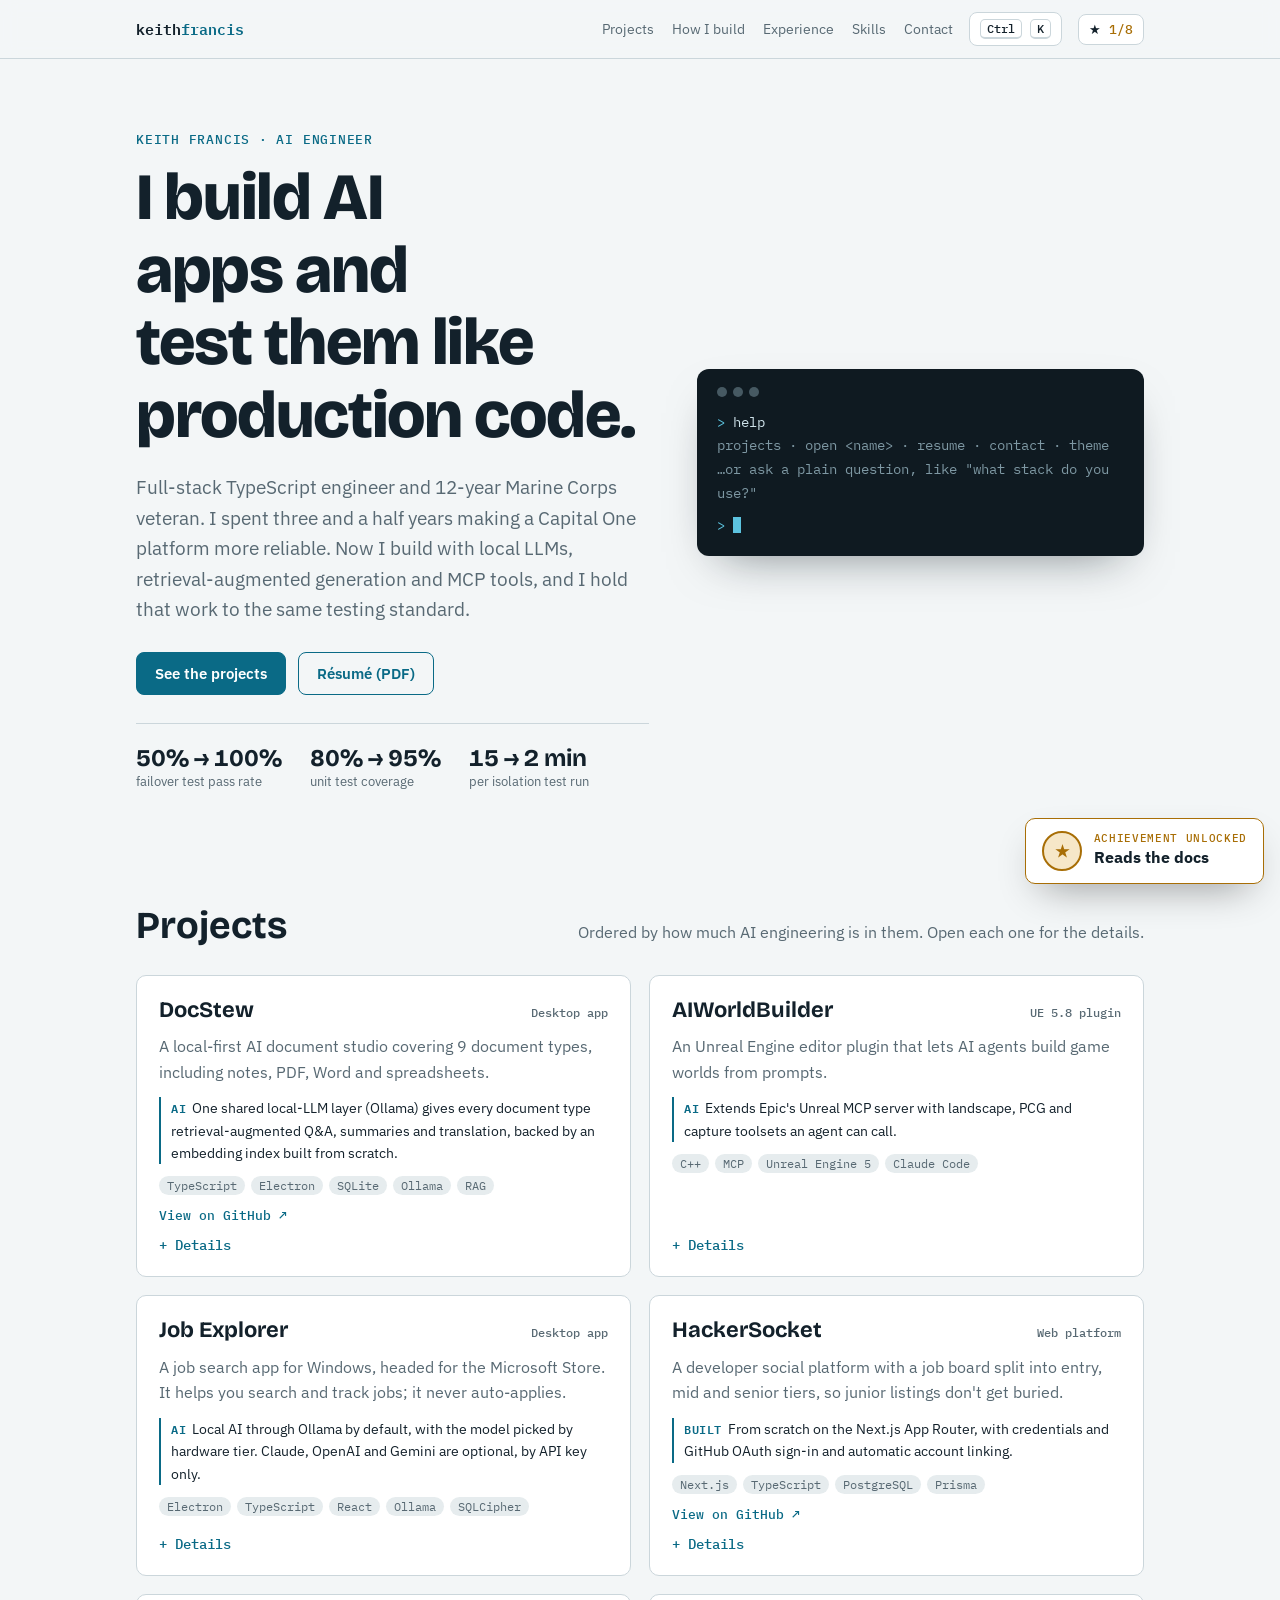
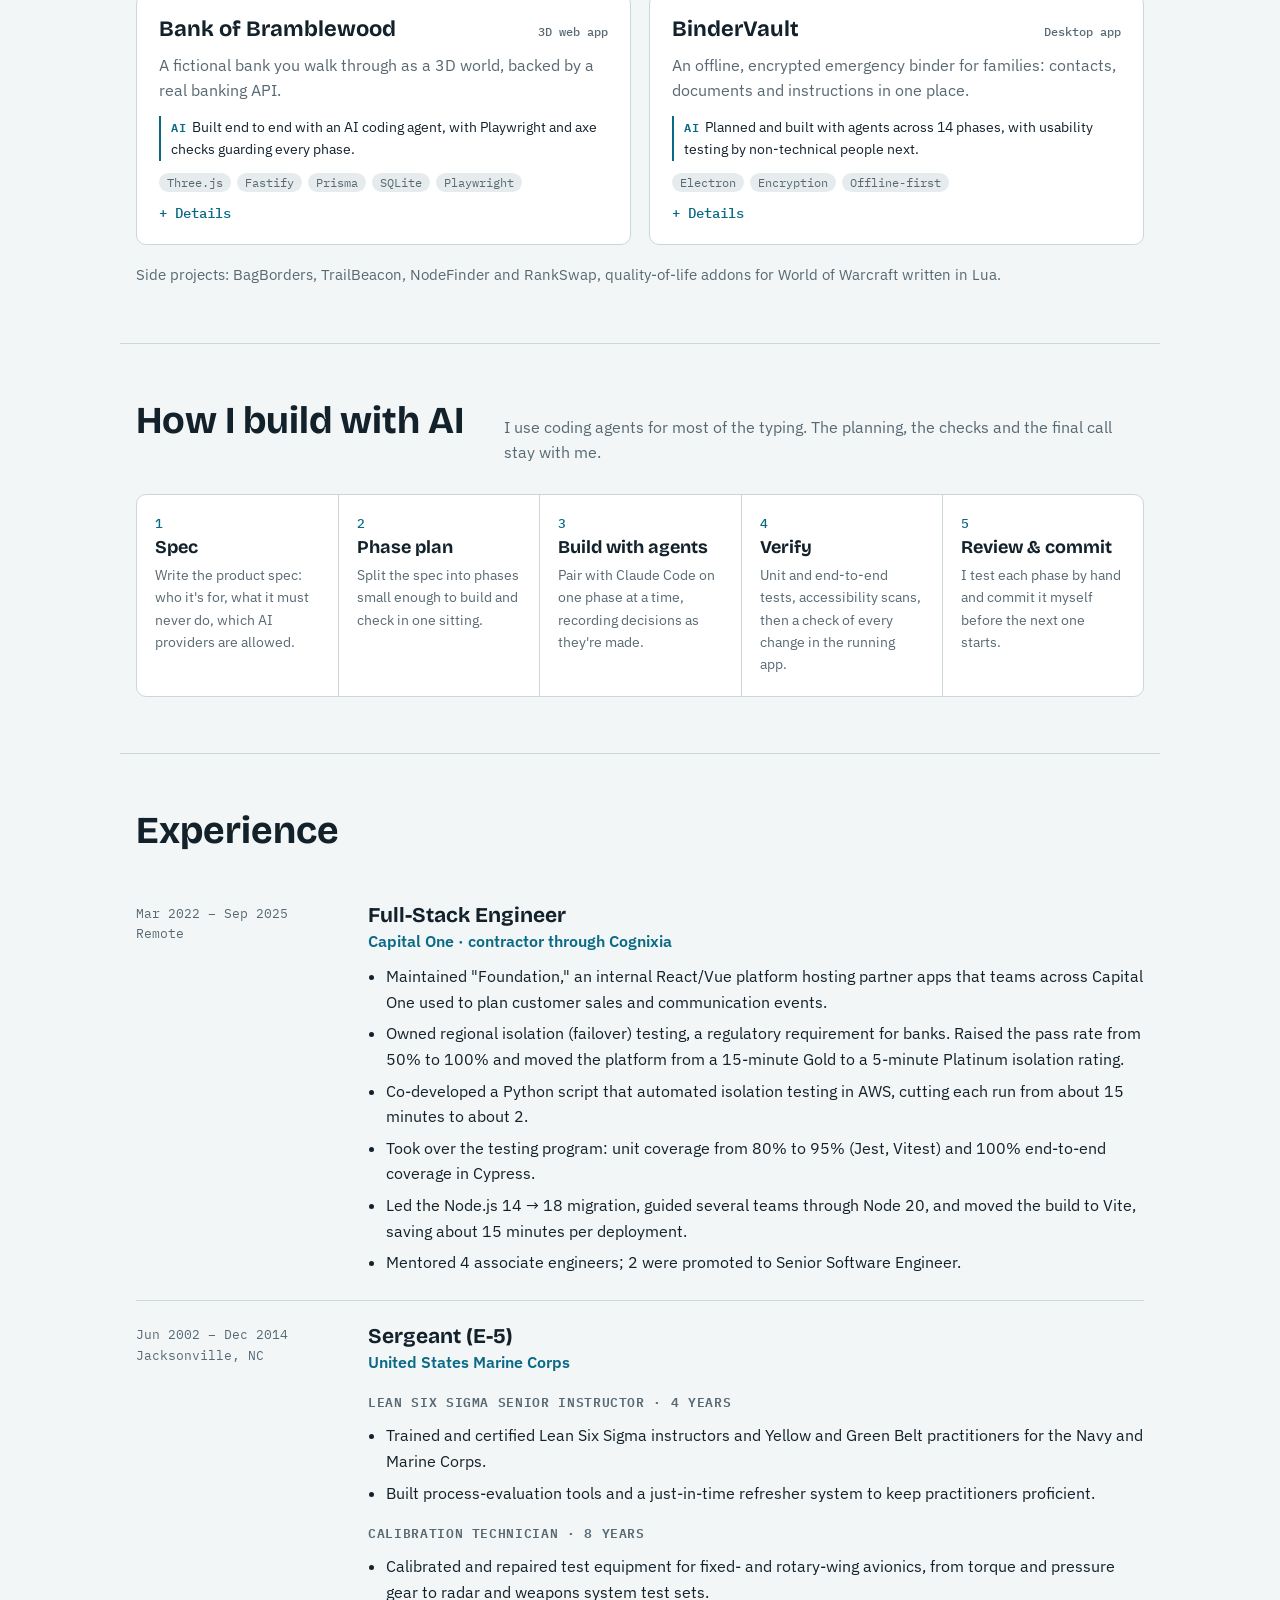
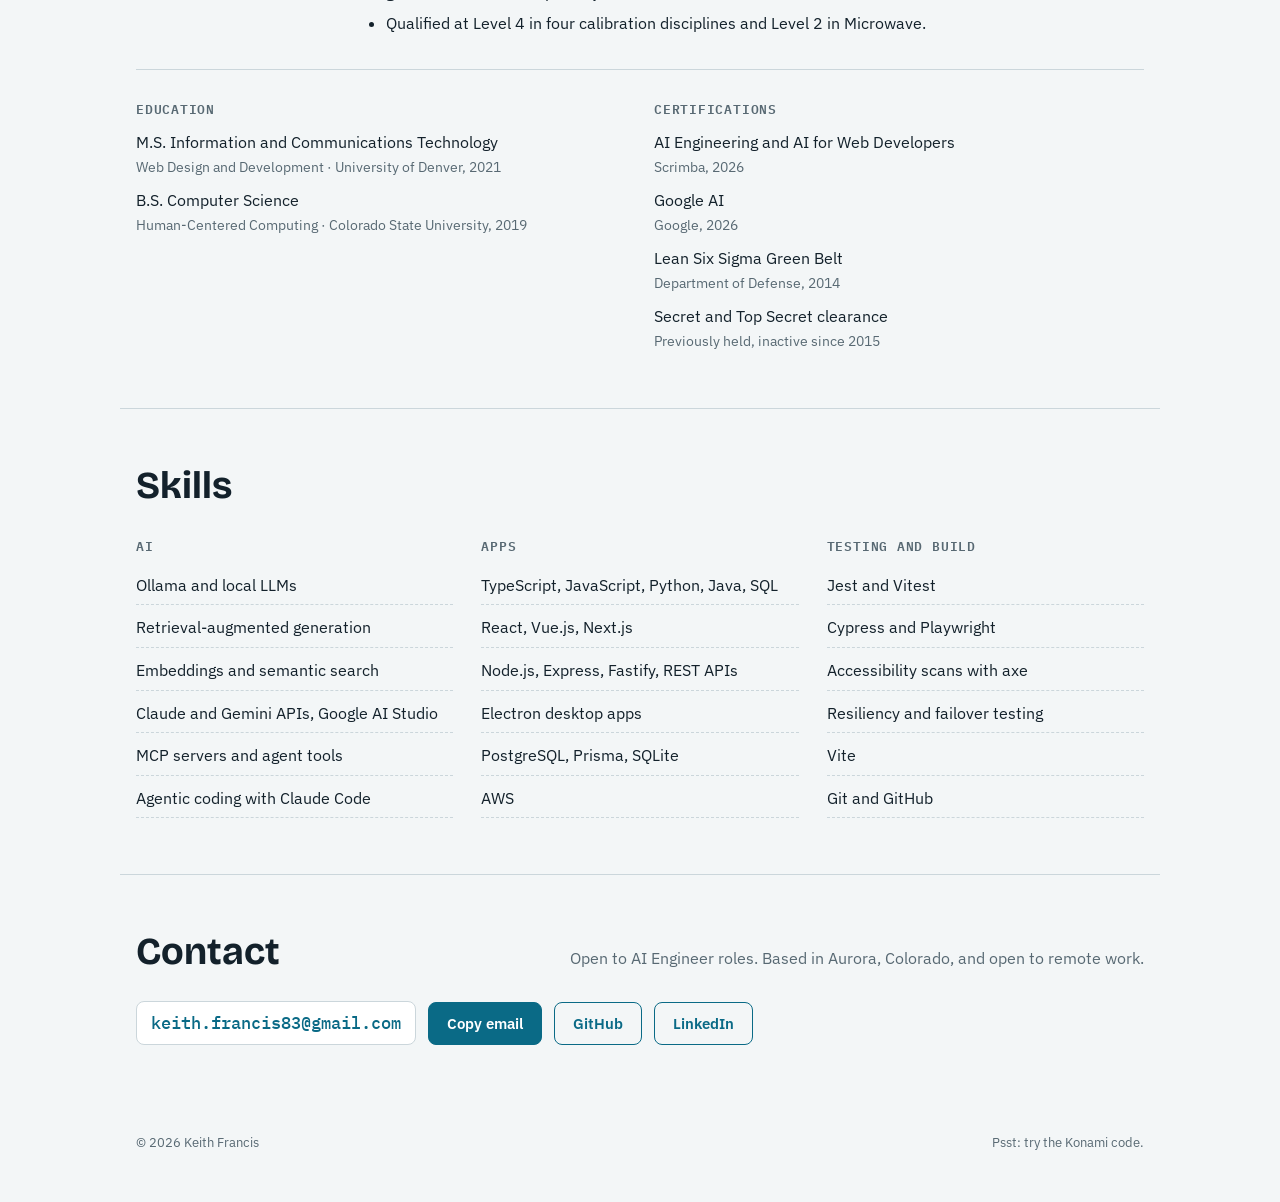
==== index.html @ 6f50842e "inital project build" ====
<!doctype html>
<html lang="en">
<head>
  <meta charset="utf-8">
  <meta name="viewport" content="width=device-width, initial-scale=1, viewport-fit=cover">
  <title>Keith Francis · AI Engineer</title>
  <meta name="description" content="Keith Francis is an AI Engineer and Marine Corps veteran who builds apps with local LLMs, retrieval-augmented generation and MCP tools, and tests them like production code.">
  <link rel="canonical" href="https://v8integra.github.io/PersonalSite/">
  <meta property="og:type" content="profile">
  <meta property="og:title" content="Keith Francis · AI Engineer">
  <meta property="og:description" content="AI apps built with local LLMs, RAG and MCP tools, tested like production code.">
  <meta property="og:url" content="https://v8integra.github.io/PersonalSite/">
  <meta name="twitter:card" content="summary">
  <meta name="theme-color" content="#F3F6F7" media="(prefers-color-scheme: light)">
  <meta name="theme-color" content="#0D151B" media="(prefers-color-scheme: dark)">
  <link rel="icon" href="assets/favicon.svg" type="image/svg+xml">
  <link rel="preconnect" href="https://fonts.googleapis.com">
  <link rel="preconnect" href="https://fonts.gstatic.com" crossorigin>
  <link rel="stylesheet" href="https://fonts.googleapis.com/css2?family=Bricolage+Grotesque:opsz,wght@12..96,500;12..96,700;12..96,800&family=IBM+Plex+Sans:wght@400;500;600&family=IBM+Plex+Mono:wght@400;500&display=swap">
  <link rel="stylesheet" href="assets/css/site.css">
  <script>
    // Apply a saved theme before first paint so the page doesn't flash.
    try { const t = JSON.parse(localStorage.getItem("theme")); if (t) document.documentElement.dataset.theme = t; } catch {}
  </script>
  <script type="application/ld+json">
  {
    "@context": "https://schema.org",
    "@type": "Person",
    "name": "Keith Francis",
    "jobTitle": "AI Engineer",
    "url": "https://v8integra.github.io/PersonalSite/",
    "email": "mailto:keith.francis83@gmail.com",
    "address": { "@type": "PostalAddress", "addressLocality": "Aurora", "addressRegion": "CO", "addressCountry": "US" },
    "alumniOf": [
      { "@type": "CollegeOrUniversity", "name": "University of Denver" },
      { "@type": "CollegeOrUniversity", "name": "Colorado State University" }
    ],
    "sameAs": [
      "https://github.com/v8integra",
      "https://www.linkedin.com/in/keith-francis-034991a4/"
    ]
  }
  </script>
  <script src="assets/js/site.js" defer></script>
</head>
<body>
<a class="skip" href="#main">Skip to content</a>

<header class="top">
  <div class="wrap">
    <a class="logo" href="#main">keith<span>francis</span></a>
    <nav class="links" aria-label="Sections">
      <a href="#projects">Projects</a>
      <a href="#process">How I build</a>
      <a href="#experience">Experience</a>
      <a href="#skills">Skills</a>
      <a href="#contact">Contact</a>
    </nav>
    <button class="tool-btn palette-btn" id="openPalette" type="button" aria-label="Open command palette"><kbd>Ctrl</kbd><kbd>K</kbd></button>
    <button class="tool-btn trophy-btn" id="openTrophies" type="button" aria-label="Open achievements"><span aria-hidden="true">★</span> <span class="count" id="trophyCount">0/8</span></button>
  </div>
</header>

<main id="main">
  <section class="hero">
    <div class="wrap">
      <div>
        <p class="eyebrow">Keith Francis · AI Engineer</p>
        <h1>I build AI apps and test them like production code.</h1>
        <p class="lede">Full-stack TypeScript engineer and 12-year Marine Corps veteran. I spent three and a half years making a Capital One platform more reliable. Now I build with local LLMs, retrieval-augmented generation and MCP tools, and I hold that work to the same testing standard.</p>
        <div class="cta">
          <a class="btn primary" href="#projects">See the projects</a>
          <a class="btn ghost" href="Keith_Francis_Resume.pdf" target="_blank" rel="noopener">Résumé (PDF)</a>
        </div>
        <div class="proof">
          <div><b>50% → 100%</b><span>failover test pass rate</span></div>
          <div><b>80% → 95%</b><span>unit test coverage</span></div>
          <div><b>15 → 2 min</b><span>per isolation test run</span></div>
        </div>
      </div>
      <button class="teaser" type="button" id="teaser" aria-label="Open the command palette">
        <span class="dots" aria-hidden="true"><i></i><i></i><i></i></span>
        <span><span class="p">&gt;</span> help</span>
        <span class="dim">projects · open &lt;name&gt; · resume · contact · theme</span>
        <span class="dim">…or ask a plain question, like "what stack do you use?"</span>
        <span class="last"><span class="p">&gt;</span> <span class="caret"></span></span>
      </button>
    </div>
  </section>

  <section class="block" id="projects">
    <div class="wrap">
      <div class="sec-head">
        <h2>Projects</h2>
        <p>Ordered by how much AI engineering is in them. Open each one for the details.</p>
      </div>
      <div class="projects">

        <article class="proj" data-id="docstew">
          <div class="proj-top"><h3>DocStew</h3><span class="kind">Desktop app</span></div>
          <p class="sum">A local-first AI document studio covering 9 document types, including notes, PDF, Word and spreadsheets.</p>
          <p class="ai-line"><b>AI</b>One shared local-LLM layer (Ollama) gives every document type retrieval-augmented Q&amp;A, summaries and translation, backed by an embedding index built from scratch.</p>
          <ul class="tags"><li>TypeScript</li><li>Electron</li><li>SQLite</li><li>Ollama</li><li>RAG</li></ul>
          <a class="repo" href="https://github.com/v8integra/DocStew" target="_blank" rel="noopener">View on GitHub ↗</a>
          <details><summary>Details</summary><ul>
            <li>Modular, plugin-based editor architecture with 284 passing automated tests.</li>
            <li>Full-text search alongside the embedding index.</li>
            <li>Built with Claude Code and checked against the running app, which caught CSP violations, native-module ABI mismatches and async race conditions before the Windows installer shipped.</li>
          </ul></details>
        </article>

        <article class="proj" data-id="worldbuilder">
          <div class="proj-top"><h3>AIWorldBuilder</h3><span class="kind">UE 5.8 plugin</span></div>
          <p class="sum">An Unreal Engine editor plugin that lets AI agents build game worlds from prompts.</p>
          <p class="ai-line"><b>AI</b>Extends Epic's Unreal MCP server with landscape, PCG and capture toolsets an agent can call.</p>
          <ul class="tags"><li>C++</li><li>MCP</li><li>Unreal Engine 5</li><li>Claude Code</li></ul>
          <details><summary>Details</summary><ul>
            <li>Agents can create and sculpt landscapes on their own undoable edit layer.</li>
            <li>Capture tools let the agent look at what it built and correct it.</li>
            <li>Built phase by phase, each tested in MCP Inspector and in Claude Code.</li>
          </ul></details>
        </article>

        <article class="proj" data-id="jobexplorer">
          <div class="proj-top"><h3>Job Explorer</h3><span class="kind">Desktop app</span></div>
          <p class="sum">A job search app for Windows, headed for the Microsoft Store. It helps you search and track jobs; it never auto-applies.</p>
          <p class="ai-line"><b>AI</b>Local AI through Ollama by default, with the model picked by hardware tier. Claude, OpenAI and Gemini are optional, by API key only.</p>
          <ul class="tags"><li>Electron</li><li>TypeScript</li><li>React</li><li>Ollama</li><li>SQLCipher</li></ul>
          <details><summary>Details</summary><ul>
            <li>Profile, data blocks and a résumé library stored in an encrypted local database.</li>
            <li>Keys protected with Windows DPAPI, with no master password to forget.</li>
            <li>Built and verified in phases with unit tests and end-to-end runs of the packaged app.</li>
          </ul></details>
        </article>

        <article class="proj" data-id="hackersocket">
          <div class="proj-top"><h3>HackerSocket</h3><span class="kind">Web platform</span></div>
          <p class="sum">A developer social platform with a job board split into entry, mid and senior tiers, so junior listings don't get buried.</p>
          <p class="ai-line"><b>Built</b>From scratch on the Next.js App Router, with credentials and GitHub OAuth sign-in and automatic account linking.</p>
          <ul class="tags"><li>Next.js</li><li>TypeScript</li><li>PostgreSQL</li><li>Prisma</li></ul>
          <a class="repo" href="https://github.com/v8integra/hackersocket" target="_blank" rel="noopener">View on GitHub ↗</a>
          <details><summary>Details</summary><ul>
            <li>Post feed with likes, private bookmarks, following and direct messages with per-user "delete for me."</li>
            <li>Self-service account deletion and verified-email linking to meet CCPA-style privacy requirements.</li>
          </ul></details>
        </article>

        <article class="proj" data-id="bramblewood">
          <div class="proj-top"><h3>Bank of Bramblewood</h3><span class="kind">3D web app</span></div>
          <p class="sum">A fictional bank you walk through as a 3D world, backed by a real banking API.</p>
          <p class="ai-line"><b>AI</b>Built end to end with an AI coding agent, with Playwright and axe checks guarding every phase.</p>
          <ul class="tags"><li>Three.js</li><li>Fastify</li><li>Prisma</li><li>SQLite</li><li>Playwright</li></ul>
          <details><summary>Details</summary><ul>
            <li>Accounts, sessions, CSRF protection and optional two-factor sign-in.</li>
            <li>Accessibility checklist with automated axe scans on every end-to-end spec.</li>
            <li>Production runs as a single Node process serving the API and the built site.</li>
          </ul></details>
        </article>

        <article class="proj" data-id="bindervault">
          <div class="proj-top"><h3>BinderVault</h3><span class="kind">Desktop app</span></div>
          <p class="sum">An offline, encrypted emergency binder for families: contacts, documents and instructions in one place.</p>
          <p class="ai-line"><b>AI</b>Planned and built with agents across 14 phases, with usability testing by non-technical people next.</p>
          <ul class="tags"><li>Electron</li><li>Encryption</li><li>Offline-first</li></ul>
          <details><summary>Details</summary><ul>
            <li>Works with no internet connection at all.</li>
            <li>Designed for people who aren't comfortable with technology.</li>
            <li>Headed for the Microsoft Store.</li>
          </ul></details>
        </article>

      </div>
      <p class="side">Side projects: BagBorders, TrailBeacon, NodeFinder and RankSwap, quality-of-life addons for World of Warcraft written in Lua.</p>
    </div>
  </section>

  <section class="block" id="process">
    <div class="wrap">
      <div class="sec-head">
        <h2>How I build with AI</h2>
        <p>I use coding agents for most of the typing. The planning, the checks and the final call stay with me.</p>
      </div>
      <ol class="steps">
        <li><span class="n">1</span><h3>Spec</h3><p>Write the product spec: who it's for, what it must never do, which AI providers are allowed.</p></li>
        <li><span class="n">2</span><h3>Phase plan</h3><p>Split the spec into phases small enough to build and check in one sitting.</p></li>
        <li><span class="n">3</span><h3>Build with agents</h3><p>Pair with Claude Code on one phase at a time, recording decisions as they're made.</p></li>
        <li><span class="n">4</span><h3>Verify</h3><p>Unit and end-to-end tests, accessibility scans, then a check of every change in the running app.</p></li>
        <li><span class="n">5</span><h3>Review &amp; commit</h3><p>I test each phase by hand and commit it myself before the next one starts.</p></li>
      </ol>
    </div>
  </section>

  <section class="block" id="experience">
    <div class="wrap">
      <div class="sec-head"><h2>Experience</h2></div>
      <div class="timeline">
        <article class="job">
          <p class="when">Mar 2022 – Sep 2025<br>Remote</p>
          <div>
            <h3>Full-Stack Engineer</h3>
            <p class="org">Capital One · contractor through Cognixia</p>
            <ul>
              <li>Maintained "Foundation," an internal React/Vue platform hosting partner apps that teams across Capital One used to plan customer sales and communication events.</li>
              <li>Owned regional isolation (failover) testing, a regulatory requirement for banks. Raised the pass rate from 50% to 100% and moved the platform from a 15-minute Gold to a 5-minute Platinum isolation rating.</li>
              <li>Co-developed a Python script that automated isolation testing in AWS, cutting each run from about 15 minutes to about 2.</li>
              <li>Took over the testing program: unit coverage from 80% to 95% (Jest, Vitest) and 100% end-to-end coverage in Cypress.</li>
              <li>Led the Node.js 14 → 18 migration, guided several teams through Node 20, and moved the build to Vite, saving about 15 minutes per deployment.</li>
              <li>Mentored 4 associate engineers; 2 were promoted to Senior Software Engineer.</li>
            </ul>
          </div>
        </article>
        <article class="job">
          <p class="when">Jun 2002 – Dec 2014<br>Jacksonville, NC</p>
          <div>
            <h3>Sergeant (E-5)</h3>
            <p class="org">United States Marine Corps</p>
            <h4>Lean Six Sigma Senior Instructor · 4 years</h4>
            <ul>
              <li>Trained and certified Lean Six Sigma instructors and Yellow and Green Belt practitioners for the Navy and Marine Corps.</li>
              <li>Built process-evaluation tools and a just-in-time refresher system to keep practitioners proficient.</li>
            </ul>
            <h4>Calibration Technician · 8 years</h4>
            <ul>
              <li>Calibrated and repaired test equipment for fixed- and rotary-wing avionics, from torque and pressure gear to radar and weapons system test sets.</li>
              <li>Qualified at Level 4 in four calibration disciplines and Level 2 in Microwave.</li>
            </ul>
          </div>
        </article>
      </div>
      <div class="creds">
        <div><h3>Education</h3><ul>
          <li>M.S. Information and Communications Technology<small>Web Design and Development · University of Denver, 2021</small></li>
          <li>B.S. Computer Science<small>Human-Centered Computing · Colorado State University, 2019</small></li>
        </ul></div>
        <div><h3>Certifications</h3><ul>
          <li>AI Engineering and AI for Web Developers<small>Scrimba, 2026</small></li>
          <li>Google AI<small>Google, 2026</small></li>
          <li>Lean Six Sigma Green Belt<small>Department of Defense, 2014</small></li>
          <li>Secret and Top Secret clearance<small>Previously held, inactive since 2015</small></li>
        </ul></div>
      </div>
    </div>
  </section>

  <section class="block" id="skills">
    <div class="wrap">
      <div class="sec-head"><h2>Skills</h2></div>
      <div class="skills">
        <div><h3>AI</h3><ul><li>Ollama and local LLMs</li><li>Retrieval-augmented generation</li><li>Embeddings and semantic search</li><li>Claude and Gemini APIs, Google AI Studio</li><li>MCP servers and agent tools</li><li>Agentic coding with Claude Code</li></ul></div>
        <div><h3>Apps</h3><ul><li>TypeScript, JavaScript, Python, Java, SQL</li><li>React, Vue.js, Next.js</li><li>Node.js, Express, Fastify, REST APIs</li><li>Electron desktop apps</li><li>PostgreSQL, Prisma, SQLite</li><li>AWS</li></ul></div>
        <div><h3>Testing and build</h3><ul><li>Jest and Vitest</li><li>Cypress and Playwright</li><li>Accessibility scans with axe</li><li>Resiliency and failover testing</li><li>Vite</li><li>Git and GitHub</li></ul></div>
      </div>
    </div>
  </section>

  <section class="block" id="contact">
    <div class="wrap">
      <div class="sec-head">
        <h2>Contact</h2>
        <p>Open to AI Engineer roles. Based in Aurora, Colorado, and open to remote work.</p>
      </div>
      <div class="contact-row">
        <a class="email" id="email" href="mailto:keith.francis83@gmail.com">keith.francis83@gmail.com</a>
        <button class="btn primary" type="button" id="copyEmail">Copy email</button>
        <a class="btn ghost" href="https://github.com/v8integra" target="_blank" rel="noopener">GitHub</a>
        <a class="btn ghost" href="https://www.linkedin.com/in/keith-francis-034991a4/" target="_blank" rel="noopener">LinkedIn</a>
      </div>
    </div>
  </section>
</main>

<footer><div class="wrap"><span>© 2026 Keith Francis</span><span>Psst: try the Konami code.</span></div></footer>

<div class="overlay" id="paletteOverlay" hidden>
  <div class="palette" role="dialog" aria-modal="true" aria-label="Command palette">
    <div class="bar"><span class="p" aria-hidden="true">&gt;</span><input id="pInput" type="text" autocomplete="off" spellcheck="false" placeholder="Type a command or ask a question" aria-label="Command or question"><span class="esc">esc</span></div>
    <div class="out" id="pOut" aria-live="polite"></div>
    <ul class="cmds" id="pList" role="listbox" aria-label="Commands"></ul>
    <div class="foot">↑↓ choose · Enter run · Answers are pre-written, not generated</div>
  </div>
</div>

<div class="overlay" id="trophyOverlay" hidden>
  <div class="trophies" role="dialog" aria-modal="true" aria-labelledby="tTitle">
    <div class="head"><h2 id="tTitle">Achievements</h2><button class="close-x" type="button" id="closeTrophies">close</button></div>
    <p class="t-summary" id="tSummary"></p>
    <div class="meter"><i id="tMeter"></i></div>
    <ul class="tlist" id="tList"></ul>
  </div>
</div>

<div class="toast hide" id="toast" role="status" aria-live="polite"><span class="badge" aria-hidden="true">★</span><div><small>Achievement unlocked</small><b id="toastName"></b></div></div>
</body>
</html>
---- assets/css/site.css ----
/* Layout: one reading column with a sticky header; the command palette and trophy case float above it. */
:root {
  --bg: #F3F6F7;
  --surface: #FFFFFF;
  --sunken: #E6ECEE;
  --fg: #13212B;
  --muted: #586973;
  --line: #CBD6DB;
  --accent: #0A6A86;
  --accent-ink: #FFFFFF;
  --trophy: #A86E06;
  --trophy-soft: #F6E7C8;
  --term-bg: #0F1A21;
  --term-fg: #CFE3EA;
  --term-dim: #7E98A3;
  --term-accent: #5CC3DF;
  --display: "Bricolage Grotesque", "Segoe UI", system-ui, sans-serif;
  --body: "IBM Plex Sans", "Segoe UI", system-ui, sans-serif;
  --mono: "IBM Plex Mono", ui-monospace, Consolas, monospace;
  --radius: 10px;
  color-scheme: light;
}
@media (prefers-color-scheme: dark) {
  :root:not([data-theme="light"]) {
    --bg: #0D151B; --surface: #142029; --sunken: #0A1116; --fg: #DCE7EC; --muted: #93A7B1;
    --line: #253742; --accent: #5CC3DF; --accent-ink: #062029; --trophy: #E6AE45; --trophy-soft: #3A2D12;
    --term-bg: #071015; --term-fg: #CFE3EA; --term-dim: #6F8894; --term-accent: #5CC3DF;
    color-scheme: dark;
  }
}
:root[data-theme="dark"] {
  --bg: #0D151B; --surface: #142029; --sunken: #0A1116; --fg: #DCE7EC; --muted: #93A7B1;
  --line: #253742; --accent: #5CC3DF; --accent-ink: #062029; --trophy: #E6AE45; --trophy-soft: #3A2D12;
  --term-bg: #071015; --term-fg: #CFE3EA; --term-dim: #6F8894; --term-accent: #5CC3DF;
  color-scheme: dark;
}

* { box-sizing: border-box; }
html { scroll-padding-top: 64px; }
body { margin: 0; background: var(--bg); color: var(--fg); font: 16px/1.6 var(--body); }
img { max-width: 100%; }
[hidden] { display: none !important; }
a { color: var(--accent); }
:focus-visible { outline: 2px solid var(--accent); outline-offset: 2px; }
h1, h2, h3 { font-family: var(--display); text-wrap: balance; margin: 0; line-height: 1.1; }
p { margin: 0; }
.wrap { max-width: 1040px; margin: 0 auto; padding-left: max(16px, env(safe-area-inset-left, 0px)); padding-right: max(16px, env(safe-area-inset-right, 0px)); }
kbd { font: 500 12px var(--mono); padding: 1px 6px; border: 1px solid var(--line); border-bottom-width: 2px; border-radius: 5px; background: var(--surface); color: var(--fg); }
.skip { position: absolute; left: 16px; top: -48px; z-index: 70; background: var(--accent); color: var(--accent-ink); padding: 8px 12px; border-radius: 6px; }
.skip:focus { top: 12px; }

header.top { position: sticky; top: 0; z-index: 5; background: color-mix(in srgb, var(--bg) 88%, transparent); backdrop-filter: blur(8px); border-bottom: 1px solid var(--line); }
header.top .wrap { display: flex; align-items: center; gap: 16px; padding-block: 12px; }
.logo { font: 600 15px var(--mono); color: var(--fg); text-decoration: none; }
.logo span { color: var(--accent); }
nav.links { display: flex; gap: 18px; margin-left: auto; }
nav.links a { color: var(--muted); text-decoration: none; font-size: 14px; }
nav.links a:hover { color: var(--fg); }
.tool-btn { display: inline-flex; align-items: center; gap: 8px; font: 500 13px var(--mono); color: var(--fg); background: var(--surface); border: 1px solid var(--line); border-radius: 8px; padding: 6px 10px; cursor: pointer; }
.tool-btn:hover { border-color: var(--accent); }
.trophy-btn .count { color: var(--trophy); font-variant-numeric: tabular-nums; }
@media (max-width: 720px) { nav.links { display: none; } .tool-btn.palette-btn { margin-left: auto; } }

.hero .wrap { display: grid; grid-template-columns: 1.15fr 1fr; gap: 48px; align-items: center; padding-block: 72px 56px; }
.hero .wrap > * { min-width: 0; }
.eyebrow { font: 500 13px var(--mono); letter-spacing: .06em; text-transform: uppercase; color: var(--accent); margin-bottom: 14px; }
.hero h1 { font-size: clamp(40px, 6vw, 66px); font-weight: 800; letter-spacing: -0.02em; }
.hero .lede { font-size: 19px; color: var(--muted); margin-top: 20px; max-width: 34em; }
.cta { display: flex; flex-wrap: wrap; gap: 12px; margin-top: 28px; }
.btn { font: 600 15px var(--body); padding: 11px 18px; border-radius: 8px; border: 1px solid var(--accent); cursor: pointer; text-decoration: none; }
.btn.primary { background: var(--accent); color: var(--accent-ink); }
.btn.ghost { background: transparent; color: var(--accent); }
.proof { display: flex; flex-wrap: wrap; gap: 10px 28px; margin-top: 28px; padding-top: 20px; border-top: 1px solid var(--line); }
.proof div { display: grid; }
.proof b { font: 700 24px var(--display); font-variant-numeric: tabular-nums; }
.proof span { font-size: 13px; color: var(--muted); }

.teaser { background: var(--term-bg); color: var(--term-fg); border-radius: 12px; font: 14px/1.7 var(--mono); padding: 18px 20px; box-shadow: 0 20px 50px -24px rgba(5, 20, 28, .55); cursor: pointer; border: 0; text-align: left; width: 100%; }
.teaser .dots { display: flex; gap: 6px; margin-bottom: 14px; }
.teaser .dots i { width: 10px; height: 10px; border-radius: 50%; background: var(--term-dim); opacity: .5; }
.teaser .p { color: var(--term-accent); }
.teaser .dim { color: var(--term-dim); }
.teaser > span { display: block; }
.teaser .last { margin-top: 8px; }
.caret { display: inline-block; width: 8px; height: 1.1em; vertical-align: -3px; background: var(--term-accent); animation: blink 1.1s steps(1) infinite; }
@keyframes blink { 50% { opacity: 0; } }
@media (max-width: 820px) { .hero .wrap { grid-template-columns: 1fr; gap: 32px; padding-block: 48px 40px; } }

section.block .wrap { padding-block: 56px; }
section.block + section.block .wrap { border-top: 1px solid var(--line); }
.sec-head { display: flex; flex-wrap: wrap; align-items: baseline; justify-content: space-between; gap: 8px 24px; margin-bottom: 28px; }
.sec-head h2 { font-size: clamp(28px, 3.6vw, 38px); font-weight: 700; }
.sec-head p { color: var(--muted); max-width: 40em; }

.projects { display: grid; grid-template-columns: repeat(2, minmax(0, 1fr)); gap: 18px; }
@media (max-width: 760px) { .projects { grid-template-columns: 1fr; } }
.proj { background: var(--surface); border: 1px solid var(--line); border-radius: var(--radius); padding: 22px; display: flex; flex-direction: column; gap: 12px; }
.proj.open { border-color: var(--accent); }
.proj-top { display: flex; align-items: baseline; justify-content: space-between; gap: 12px; }
.proj h3 { font-size: 22px; font-weight: 700; }
.kind { font: 500 12px var(--mono); color: var(--muted); white-space: nowrap; }
.proj .sum { color: var(--muted); }
.ai-line { font-size: 14px; border-left: 2px solid var(--accent); padding-left: 10px; }
.ai-line b { font: 600 12px var(--mono); letter-spacing: .05em; text-transform: uppercase; color: var(--accent); margin-right: 6px; }
.tags { display: flex; flex-wrap: wrap; gap: 6px; margin: 0; padding: 0; list-style: none; }
.tags li { font: 12px var(--mono); padding: 2px 8px; border-radius: 99px; background: var(--sunken); color: var(--muted); }
.repo { font: 500 13px var(--mono); text-decoration: none; }
.proj details { margin-top: auto; }
.proj summary { cursor: pointer; font: 500 14px var(--mono); color: var(--accent); list-style: none; }
.proj summary::-webkit-details-marker { display: none; }
.proj summary::before { content: "+ "; }
.proj details[open] summary::before { content: "− "; }
.proj details ul { margin: 12px 0 0; padding-left: 18px; color: var(--fg); font-size: 15px; display: grid; gap: 6px; }
.side { margin-top: 18px; color: var(--muted); font-size: 15px; }

.steps { list-style: none; margin: 0; padding: 0; display: grid; grid-template-columns: repeat(5, minmax(0, 1fr)); border: 1px solid var(--line); border-radius: var(--radius); background: var(--surface); overflow: hidden; }
.steps li { padding: 20px 18px; display: grid; gap: 6px; align-content: start; }
.steps li + li { border-left: 1px solid var(--line); }
.steps .n { font: 500 13px var(--mono); color: var(--accent); }
.steps h3 { font-size: 18px; font-weight: 700; }
.steps p { font-size: 14px; color: var(--muted); }
@media (max-width: 900px) { .steps { grid-template-columns: 1fr; } .steps li + li { border-left: 0; border-top: 1px solid var(--line); } }

.timeline { display: grid; }
.job { display: grid; grid-template-columns: 200px minmax(0, 1fr); gap: 8px 32px; padding-block: 24px; }
.job + .job { border-top: 1px solid var(--line); }
.job .when { font: 13px/1.6 var(--mono); color: var(--muted); }
.job h3 { font-size: 21px; font-weight: 700; }
.job .org { color: var(--accent); font-weight: 600; margin-top: 2px; }
.job h4 { font: 600 13px var(--mono); letter-spacing: .05em; text-transform: uppercase; color: var(--muted); margin: 16px 0 0; }
.job ul { margin: 10px 0 0; padding-left: 18px; display: grid; gap: 6px; }
@media (max-width: 700px) { .job { grid-template-columns: 1fr; } }
.creds { display: grid; grid-template-columns: repeat(2, minmax(0, 1fr)); gap: 28px; margin-top: 8px; padding-top: 28px; border-top: 1px solid var(--line); }
.creds h3, .skills h3 { font: 600 13px var(--mono); letter-spacing: .06em; text-transform: uppercase; color: var(--muted); margin-bottom: 10px; }
.creds ul { list-style: none; margin: 0; padding: 0; display: grid; gap: 10px; }
.creds small { display: block; color: var(--muted); font-size: 14px; }
@media (max-width: 700px) { .creds { grid-template-columns: 1fr; } }

.skills { display: grid; grid-template-columns: repeat(3, minmax(0, 1fr)); gap: 28px; }
@media (max-width: 760px) { .skills { grid-template-columns: 1fr; } }
.skills ul { list-style: none; margin: 0; padding: 0; display: grid; gap: 4px; }
.skills li { padding: 6px 0; border-bottom: 1px dashed var(--line); }

.contact-row { display: flex; flex-wrap: wrap; gap: 12px; align-items: center; }
.email { font: 500 17px var(--mono); padding: 10px 14px; background: var(--surface); border: 1px solid var(--line); border-radius: 8px; text-decoration: none; overflow-wrap: anywhere; }
footer .wrap { padding-block: 32px 48px; color: var(--muted); font-size: 13px; display: flex; flex-wrap: wrap; justify-content: space-between; gap: 12px; }

/* Command palette */
.overlay { position: fixed; inset: 0; z-index: 50; background: rgba(4, 12, 18, .55); display: flex; align-items: flex-start; justify-content: center; padding: 8vh max(16px, env(safe-area-inset-right, 0px)) 16px max(16px, env(safe-area-inset-left, 0px)); }
.palette { width: 100%; max-width: 640px; background: var(--term-bg); color: var(--term-fg); border-radius: 12px; font: 14px/1.6 var(--mono); box-shadow: 0 30px 80px -20px rgba(0,0,0,.6); overflow: hidden; display: flex; flex-direction: column; max-height: 80vh; }
.palette .bar { display: flex; align-items: center; gap: 10px; padding: 14px 16px; border-bottom: 1px solid rgba(255,255,255,.08); }
.palette .bar .p { color: var(--term-accent); }
.palette input { flex: 1; min-width: 0; background: transparent; border: 0; color: var(--term-fg); font: inherit; font-size: 16px; outline: none; }
.palette input::placeholder { color: var(--term-dim); }
.palette .esc { color: var(--term-dim); font-size: 12px; }
.out { padding: 12px 16px 0; overflow-y: auto; min-height: 0; }
.out:empty { display: none; }
.out .line { white-space: pre-wrap; overflow-wrap: anywhere; }
.out .cmd { color: var(--term-dim); }
.out .ok { color: var(--term-accent); }
.cmds { list-style: none; margin: 0; padding: 8px; overflow-y: auto; min-height: 0; }
.cmds li { display: flex; justify-content: space-between; gap: 16px; padding: 8px 10px; border-radius: 6px; cursor: pointer; }
.cmds li span:last-child { color: var(--term-dim); text-align: right; }
.cmds li.sel { background: rgba(92, 195, 223, .14); }
.cmds li.sel span:first-child { color: var(--term-accent); }
.palette .foot { padding: 8px 16px; border-top: 1px solid rgba(255,255,255,.08); color: var(--term-dim); font-size: 12px; }

/* Trophy case */
.trophies { width: 100%; max-width: 560px; background: var(--surface); color: var(--fg); border-radius: 12px; padding: 22px; box-shadow: 0 30px 80px -20px rgba(0,0,0,.5); max-height: 84vh; overflow-y: auto; }
.trophies .head { display: flex; justify-content: space-between; align-items: baseline; gap: 12px; margin-bottom: 6px; }
.trophies h2 { font-size: 24px; }
.t-summary { font: 13px var(--mono); color: var(--muted); }
.meter { height: 6px; background: var(--sunken); border-radius: 99px; overflow: hidden; margin: 12px 0 16px; }
.meter i { display: block; height: 100%; background: var(--trophy); width: 0; transition: width .4s; }
.tlist { list-style: none; margin: 0; padding: 0; display: grid; gap: 8px; }
.tlist li { display: grid; grid-template-columns: 36px 1fr; gap: 12px; align-items: center; padding: 10px 12px; border-radius: 8px; background: var(--sunken); }
.tlist .badge { width: 36px; height: 36px; border-radius: 50%; display: grid; place-items: center; font: 700 15px var(--mono); border: 2px dashed var(--line); color: var(--muted); }
.tlist li.got .badge { border: 2px solid var(--trophy); color: var(--trophy); background: var(--trophy-soft); }
.tlist b { display: block; font-size: 15px; }
.tlist small { color: var(--muted); font-size: 13px; }
.close-x { font: 500 13px var(--mono); background: none; border: 1px solid var(--line); border-radius: 6px; color: var(--muted); padding: 4px 8px; cursor: pointer; }

.toast { position: fixed; z-index: 60; right: max(16px, env(safe-area-inset-right, 0px)); bottom: calc(16px + env(safe-area-inset-bottom, 0px)); display: grid; grid-template-columns: 40px 1fr; gap: 12px; align-items: center; background: var(--surface); color: var(--fg); border: 1px solid var(--trophy); border-radius: 10px; padding: 12px 16px; box-shadow: 0 16px 40px -16px rgba(0,0,0,.45); max-width: min(360px, calc(100vw - 32px)); transition: transform .3s, opacity .3s; }
.toast.hide { opacity: 0; transform: translateY(12px); pointer-events: none; }
.toast .badge { width: 40px; height: 40px; border-radius: 50%; display: grid; place-items: center; background: var(--trophy-soft); color: var(--trophy); border: 2px solid var(--trophy); font: 700 16px var(--mono); }
.toast small { display: block; font: 500 11px var(--mono); letter-spacing: .06em; text-transform: uppercase; color: var(--trophy); }

@media (prefers-reduced-motion: reduce) { .caret { animation: none; } .toast, .meter i { transition: none; } html { scroll-behavior: auto; } }
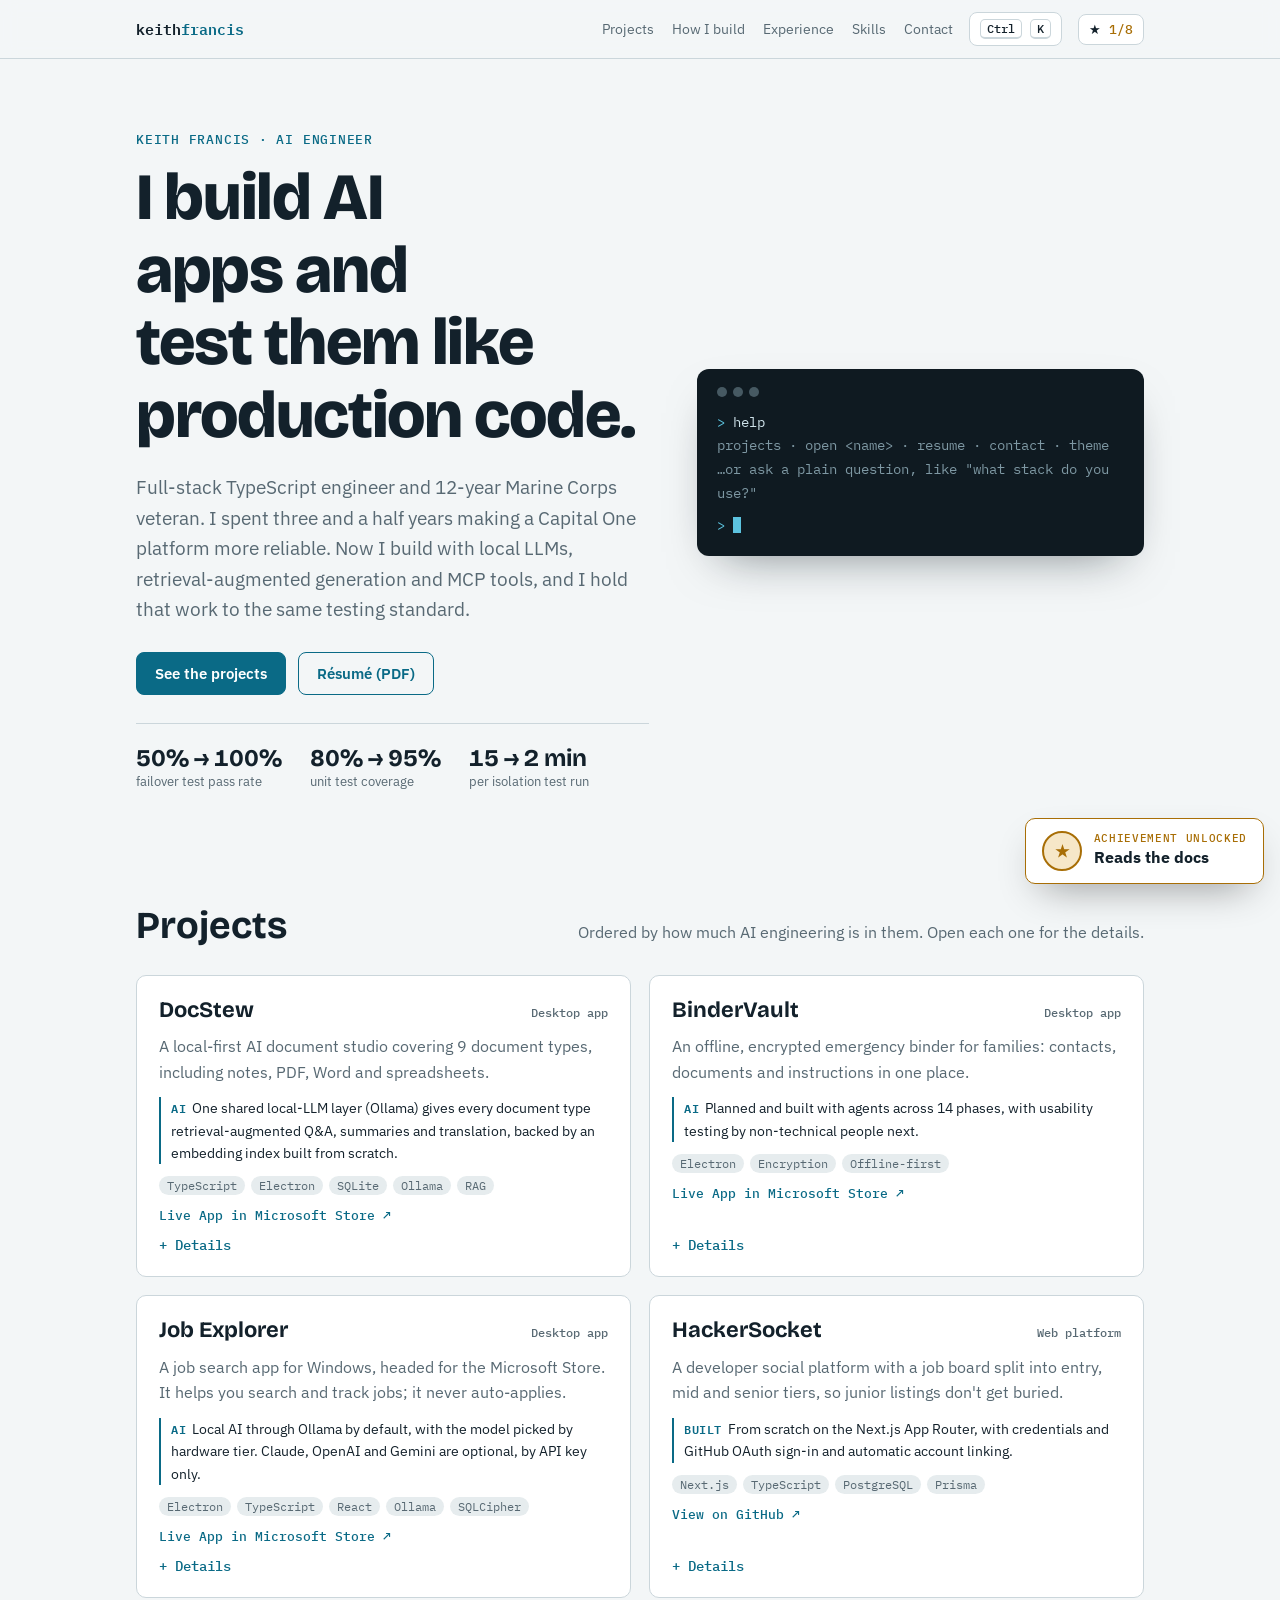
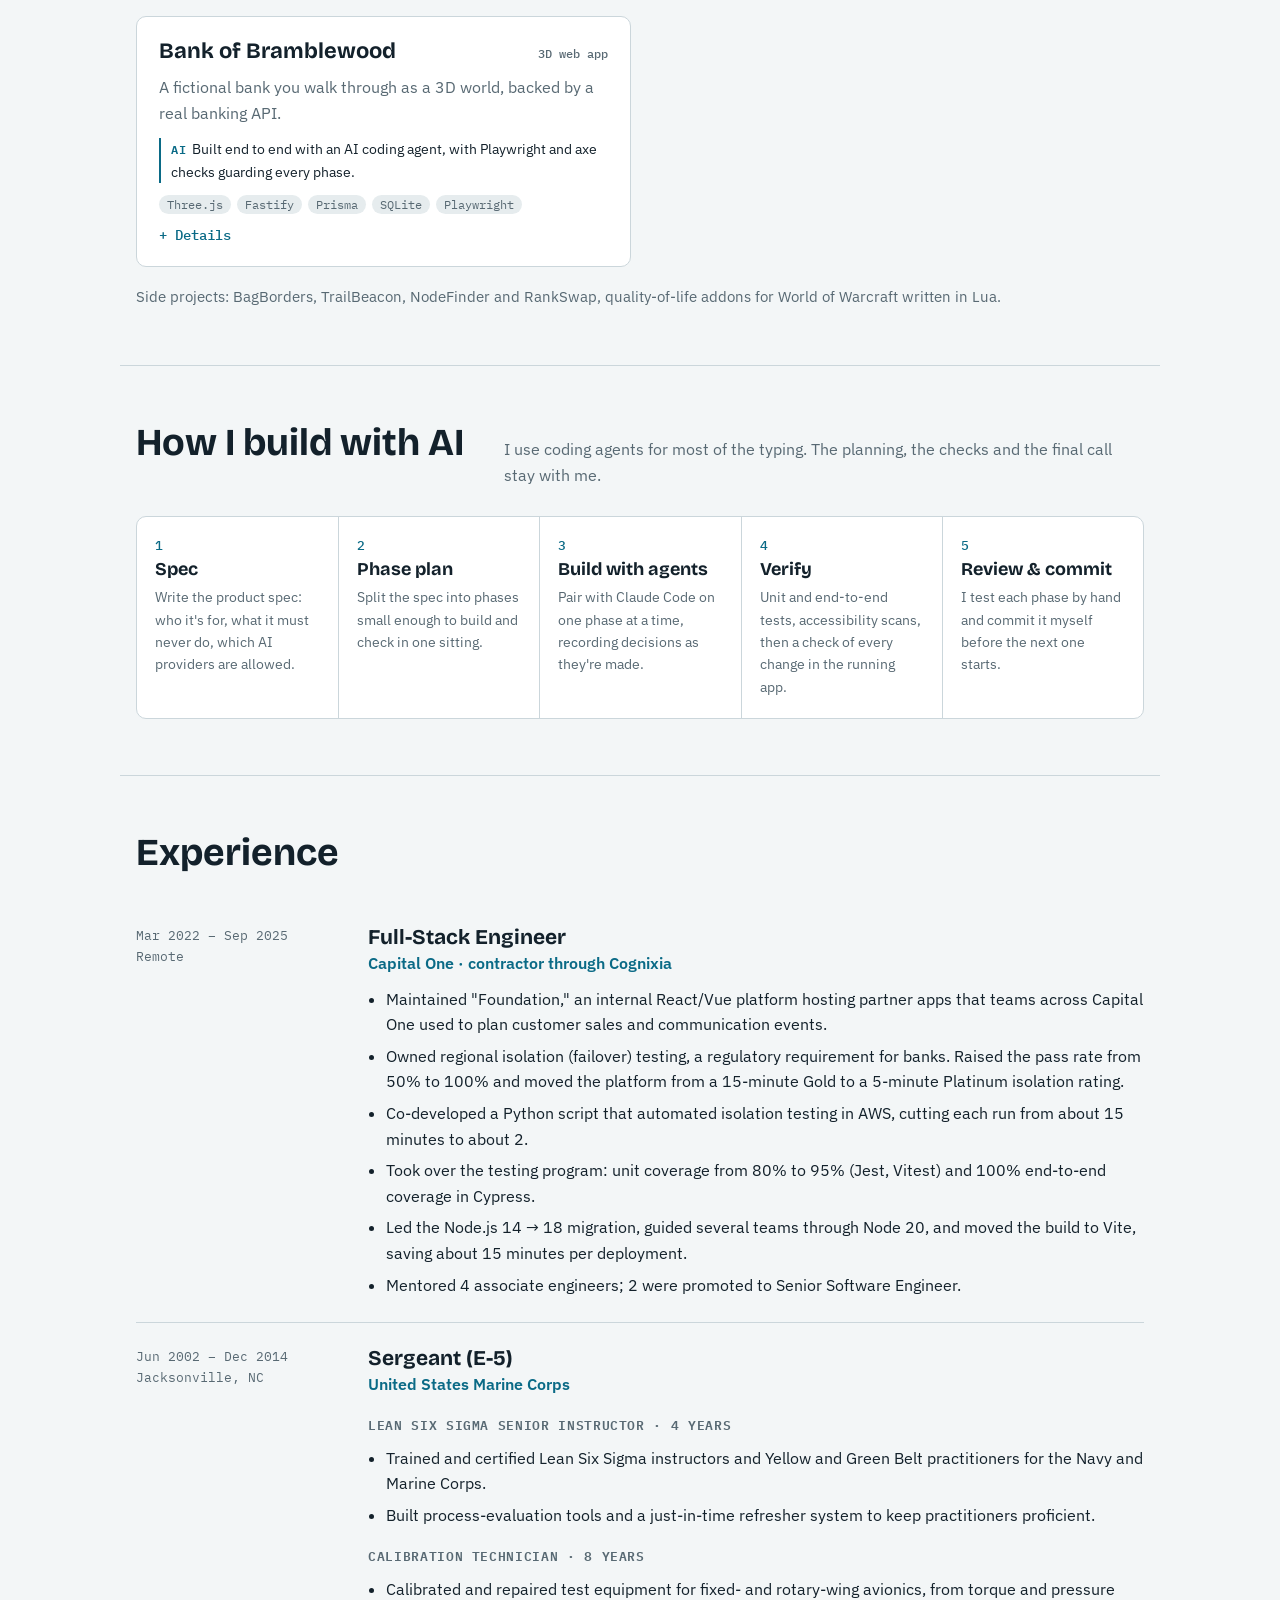
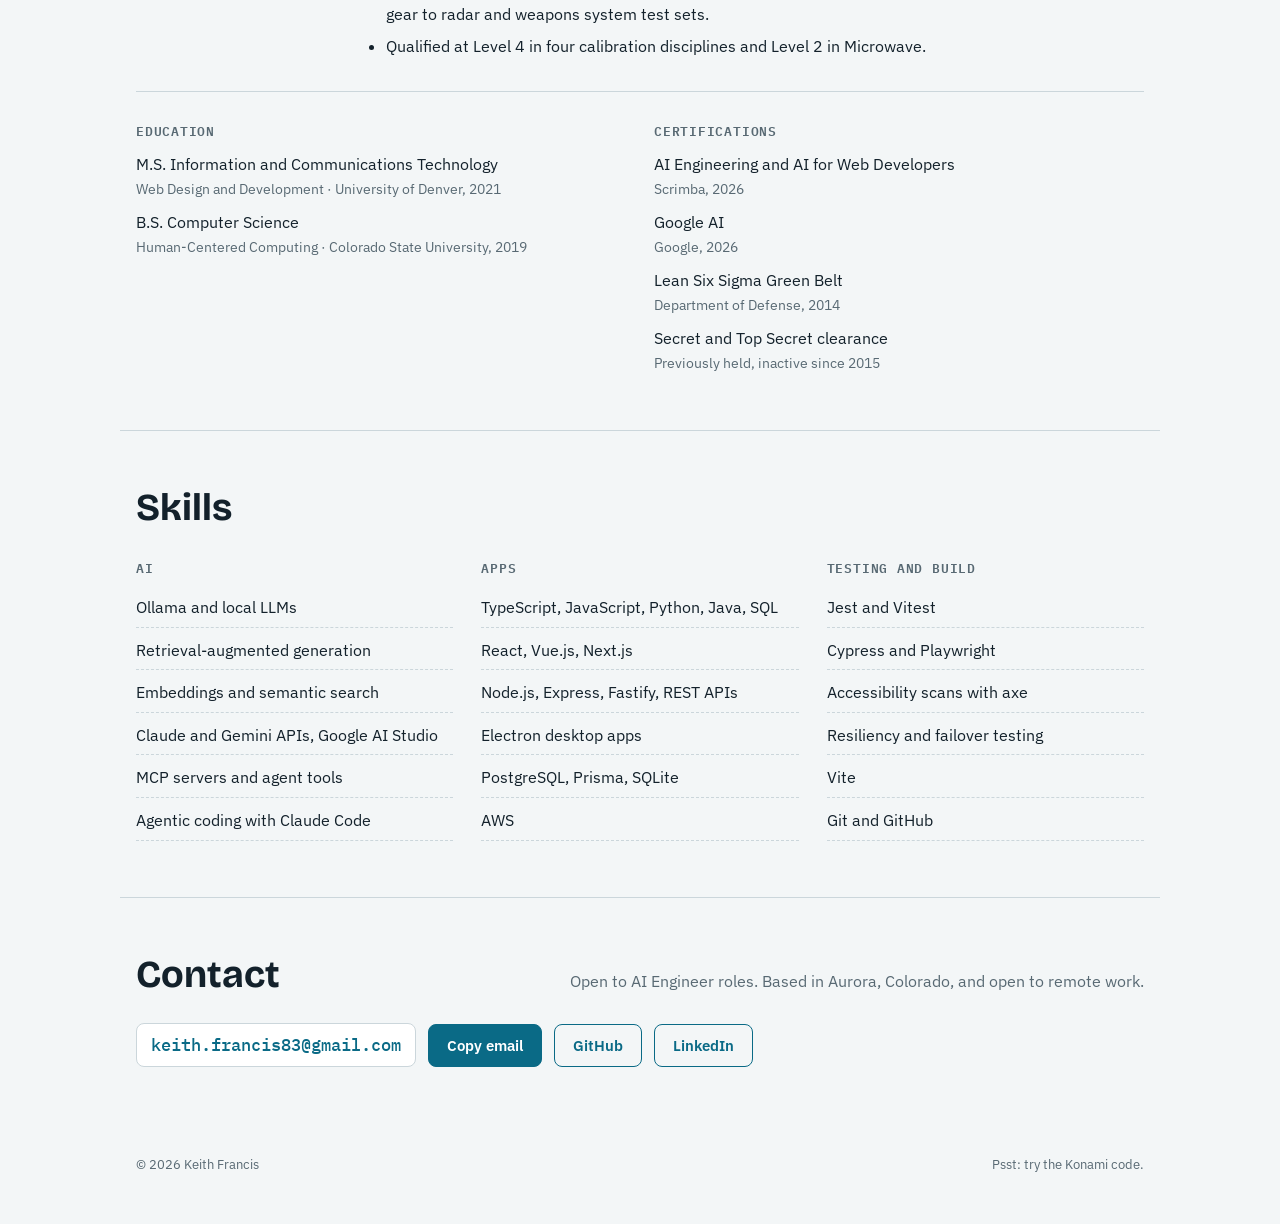
==== commit 39eab58c: "Updated projects to include links to published apps" ====
--- a/index.html
+++ b/index.html
@@ -101,7 +101,7 @@
           <p class="sum">A local-first AI document studio covering 9 document types, including notes, PDF, Word and spreadsheets.</p>
           <p class="ai-line"><b>AI</b>One shared local-LLM layer (Ollama) gives every document type retrieval-augmented Q&amp;A, summaries and translation, backed by an embedding index built from scratch.</p>
           <ul class="tags"><li>TypeScript</li><li>Electron</li><li>SQLite</li><li>Ollama</li><li>RAG</li></ul>
-          <a class="repo" href="https://github.com/v8integra/DocStew" target="_blank" rel="noopener">View on GitHub ↗</a>
+          <a class="repo" href="https://apps.microsoft.com/detail/9n6574z93n45?hl=en-US&gl=US" target="_blank" rel="noopener">Live App in Microsoft Store ↗</a>
           <details><summary>Details</summary><ul>
             <li>Modular, plugin-based editor architecture with 284 passing automated tests.</li>
             <li>Full-text search alongside the embedding index.</li>
@@ -109,23 +109,25 @@
           </ul></details>
         </article>
 
-        <article class="proj" data-id="worldbuilder">
-          <div class="proj-top"><h3>AIWorldBuilder</h3><span class="kind">UE 5.8 plugin</span></div>
-          <p class="sum">An Unreal Engine editor plugin that lets AI agents build game worlds from prompts.</p>
-          <p class="ai-line"><b>AI</b>Extends Epic's Unreal MCP server with landscape, PCG and capture toolsets an agent can call.</p>
-          <ul class="tags"><li>C++</li><li>MCP</li><li>Unreal Engine 5</li><li>Claude Code</li></ul>
-          <details><summary>Details</summary><ul>
-            <li>Agents can create and sculpt landscapes on their own undoable edit layer.</li>
-            <li>Capture tools let the agent look at what it built and correct it.</li>
-            <li>Built phase by phase, each tested in MCP Inspector and in Claude Code.</li>
-          </ul></details>
-        </article>
-
+        <article class="proj" data-id="bindervault">
+          <div class="proj-top"><h3>BinderVault</h3><span class="kind">Desktop app</span></div>
+          <p class="sum">An offline, encrypted emergency binder for families: contacts, documents and instructions in one place.</p>
+          <p class="ai-line"><b>AI</b>Planned and built with agents across 14 phases, with usability testing by non-technical people next.</p>
+          <ul class="tags"><li>Electron</li><li>Encryption</li><li>Offline-first</li></ul>
+          <a class="repo" href="https://apps.microsoft.com/detail/9nsgc5xxmwz8?hl=en-US&gl=US" target="_blank" rel="noopener">Live App in Microsoft Store ↗</a>
+          <details><summary>Details</summary><ul>
+            <li>Works with no internet connection at all.</li>
+            <li>Designed for people who aren't comfortable with technology.</li>
+            <li>Headed for the Microsoft Store.</li>
+          </ul></details>
+        </article>
+        
         <article class="proj" data-id="jobexplorer">
           <div class="proj-top"><h3>Job Explorer</h3><span class="kind">Desktop app</span></div>
           <p class="sum">A job search app for Windows, headed for the Microsoft Store. It helps you search and track jobs; it never auto-applies.</p>
           <p class="ai-line"><b>AI</b>Local AI through Ollama by default, with the model picked by hardware tier. Claude, OpenAI and Gemini are optional, by API key only.</p>
           <ul class="tags"><li>Electron</li><li>TypeScript</li><li>React</li><li>Ollama</li><li>SQLCipher</li></ul>
+          <a class="repo" href="https://apps.microsoft.com/detail/9njqwdz1jbj3?hl=en-US&gl=US" target="_blank" rel="noopener">Live App in Microsoft Store ↗</a>
           <details><summary>Details</summary><ul>
             <li>Profile, data blocks and a résumé library stored in an encrypted local database.</li>
             <li>Keys protected with Windows DPAPI, with no master password to forget.</li>
@@ -157,17 +159,7 @@
           </ul></details>
         </article>
 
-        <article class="proj" data-id="bindervault">
-          <div class="proj-top"><h3>BinderVault</h3><span class="kind">Desktop app</span></div>
-          <p class="sum">An offline, encrypted emergency binder for families: contacts, documents and instructions in one place.</p>
-          <p class="ai-line"><b>AI</b>Planned and built with agents across 14 phases, with usability testing by non-technical people next.</p>
-          <ul class="tags"><li>Electron</li><li>Encryption</li><li>Offline-first</li></ul>
-          <details><summary>Details</summary><ul>
-            <li>Works with no internet connection at all.</li>
-            <li>Designed for people who aren't comfortable with technology.</li>
-            <li>Headed for the Microsoft Store.</li>
-          </ul></details>
-        </article>
+        
 
       </div>
       <p class="side">Side projects: BagBorders, TrailBeacon, NodeFinder and RankSwap, quality-of-life addons for World of Warcraft written in Lua.</p>
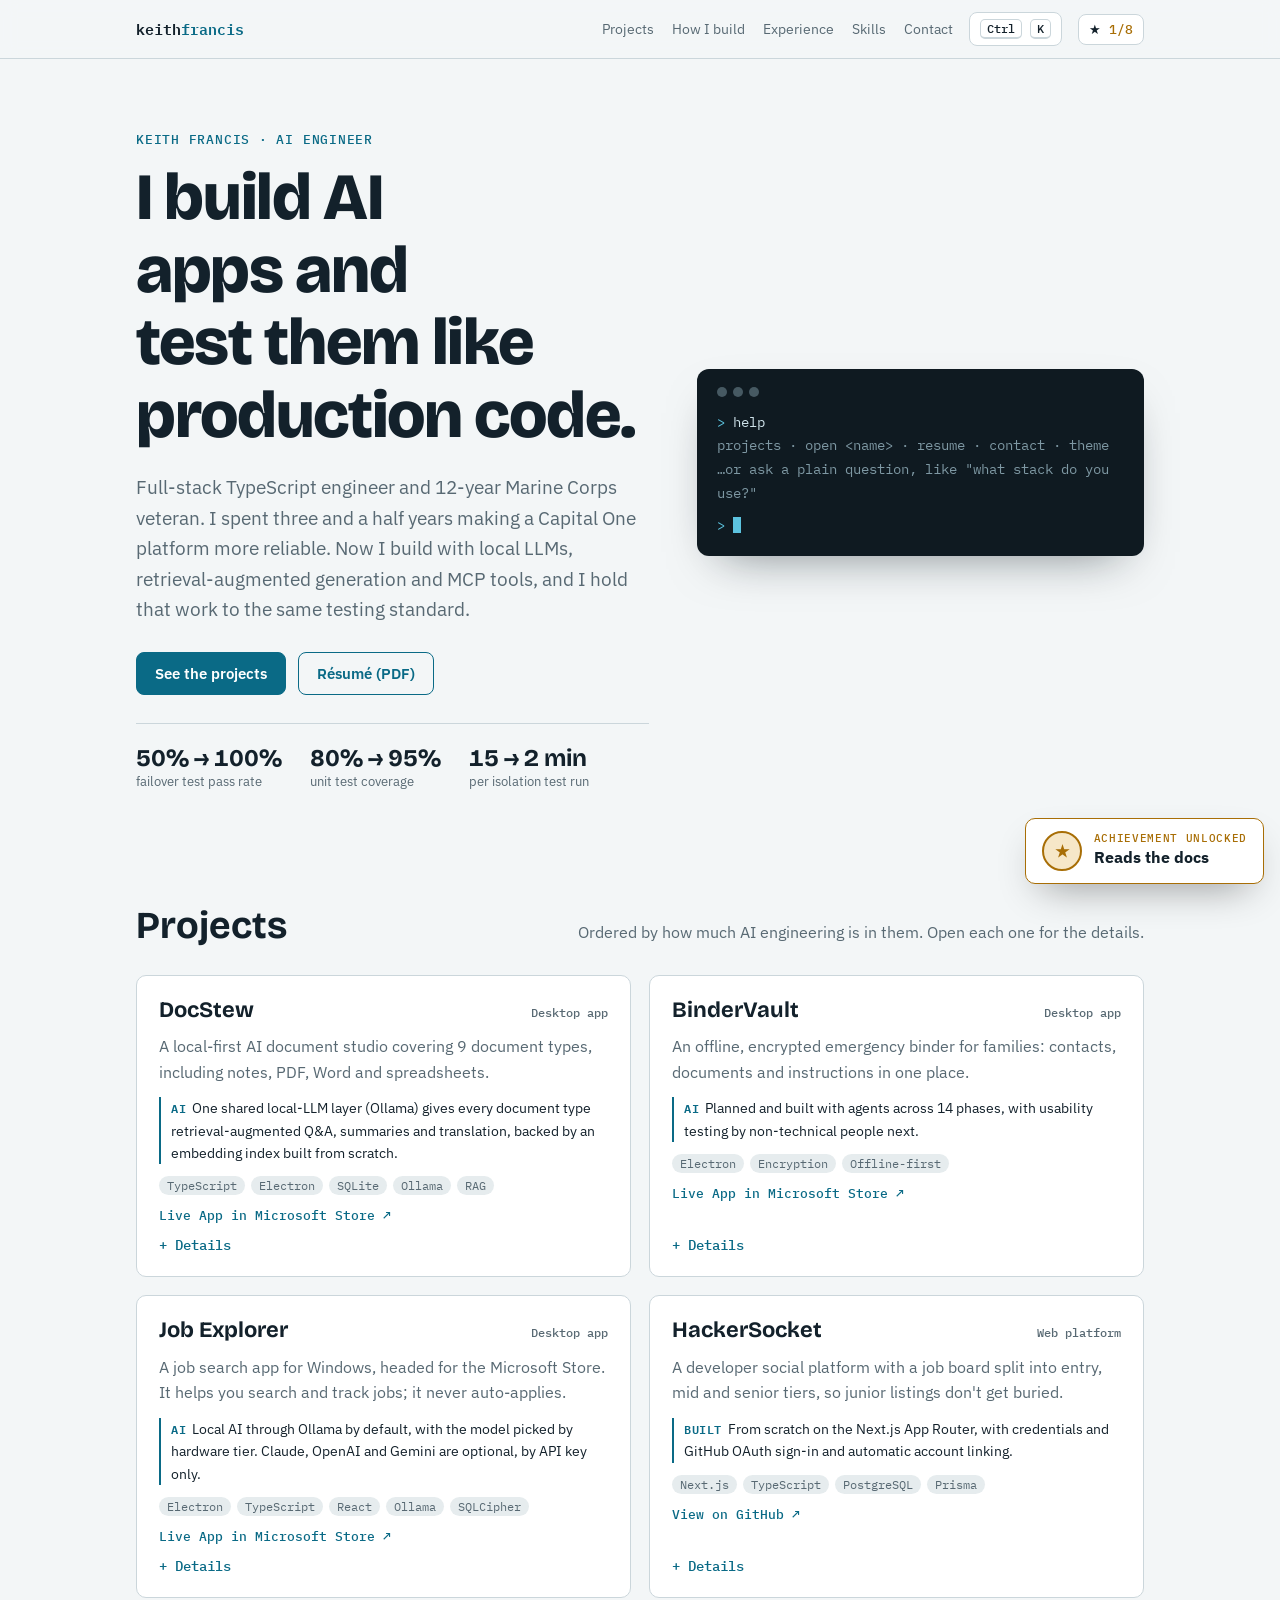
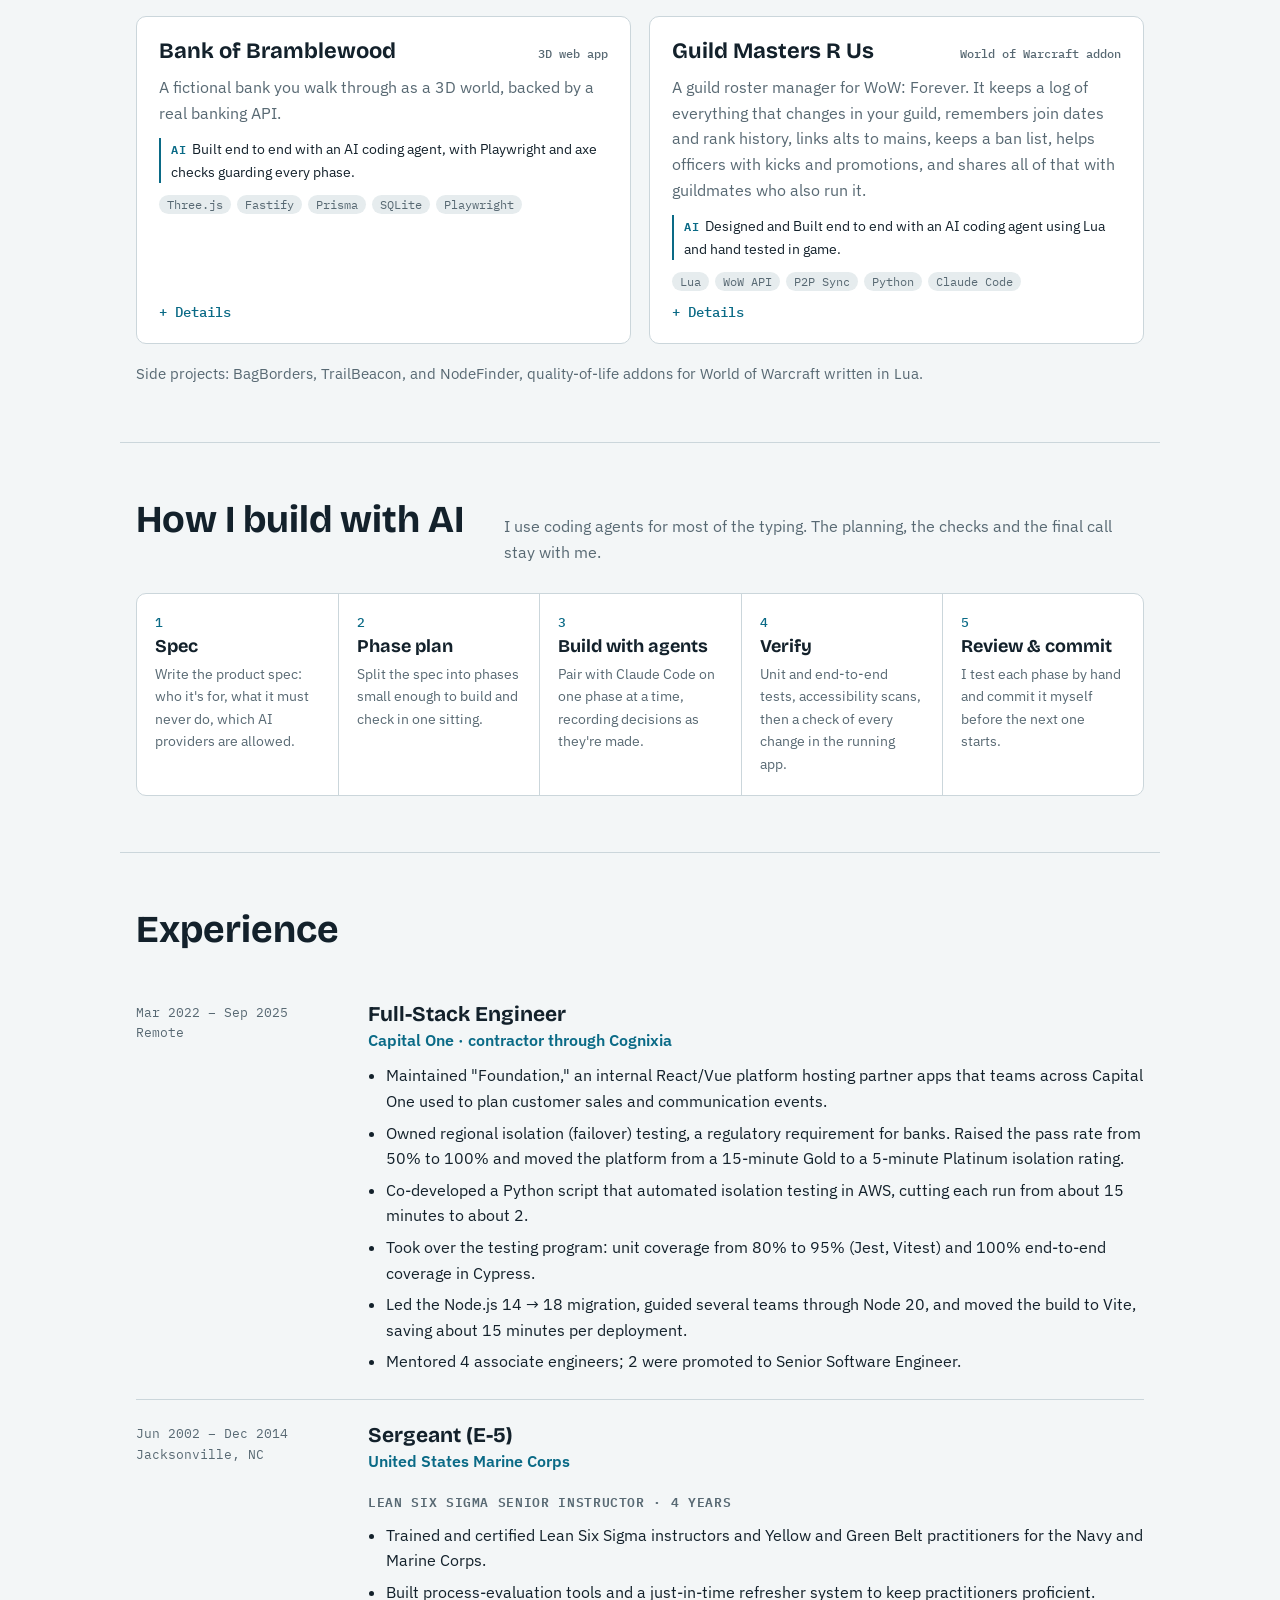
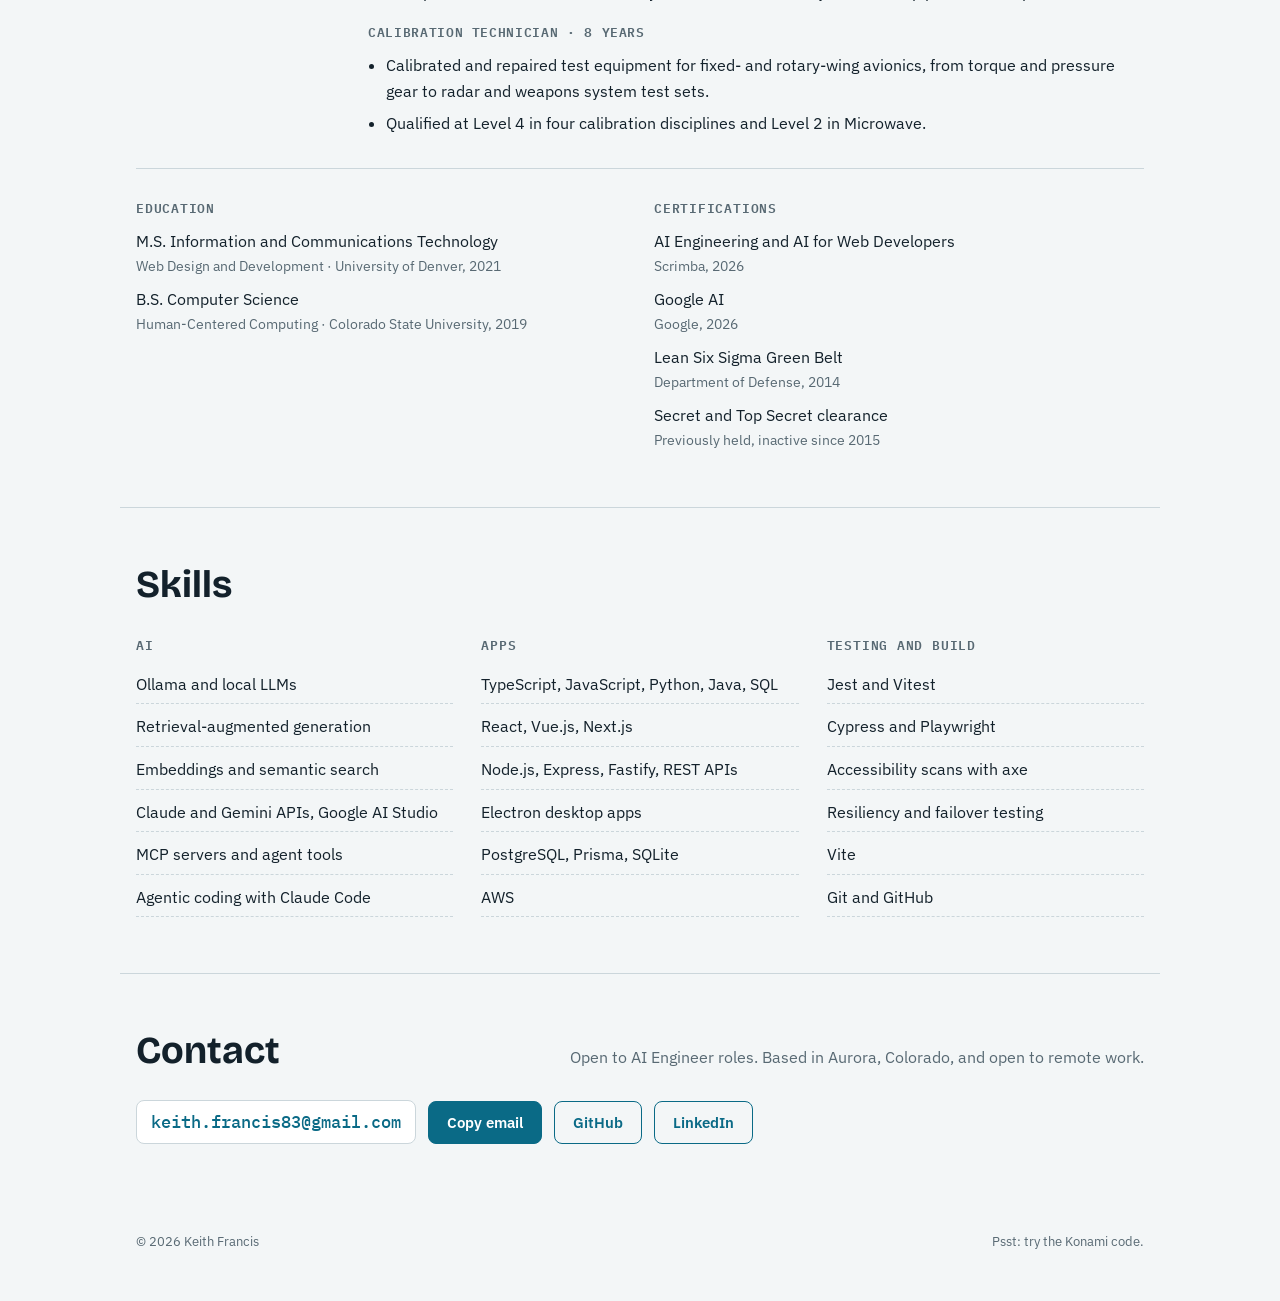
==== commit 0c3b34ed: "Added Guild Masters card" ====
--- a/index.html
+++ b/index.html
@@ -159,10 +159,21 @@
           </ul></details>
         </article>
 
+        <article class="proj" data-id="guildmastersrus">
+          <div class="proj-top"><h3>Guild Masters R Us</h3><span class="kind">World of Warcraft addon</span></div>
+          <p class="sum">A guild roster manager for WoW: Forever. It keeps a log of everything that changes in your guild, remembers join dates and rank history, links alts to mains, keeps a ban list, helps officers with kicks and promotions, and shares all of that with guildmates who also run it.</p>
+          <p class="ai-line"><b>AI</b>Designed and Built end to end with an AI coding agent using Lua and hand tested in game.</p>
+          <ul class="tags"><li>Lua</li><li>WoW API</li><li>P2P Sync</li><li>Python</li><li>Claude Code</li></ul>
+          <details><summary>Details</summary><ul>
+            <li>Each copy shares join dates, alt links and the ban list with guildmates' copies over hidden addon messages; there's no server, the newest edit wins, and guild rank decides who can send changes.</li>
+            <li>Logs every roster change (joins, kicks, promotions, renames) and fills gaps from the game's guild event log, so changes made while you were offline still show up.</li>
+            <li>Built with Claude Code against a Python test suite that runs the Lua offline, then beta-tested in game by the guild's leader.</li>
+          </ul></details>
+        </article>
         
 
       </div>
-      <p class="side">Side projects: BagBorders, TrailBeacon, NodeFinder and RankSwap, quality-of-life addons for World of Warcraft written in Lua.</p>
+      <p class="side">Side projects: BagBorders, TrailBeacon, and NodeFinder, quality-of-life addons for World of Warcraft written in Lua.</p>
     </div>
   </section>
 
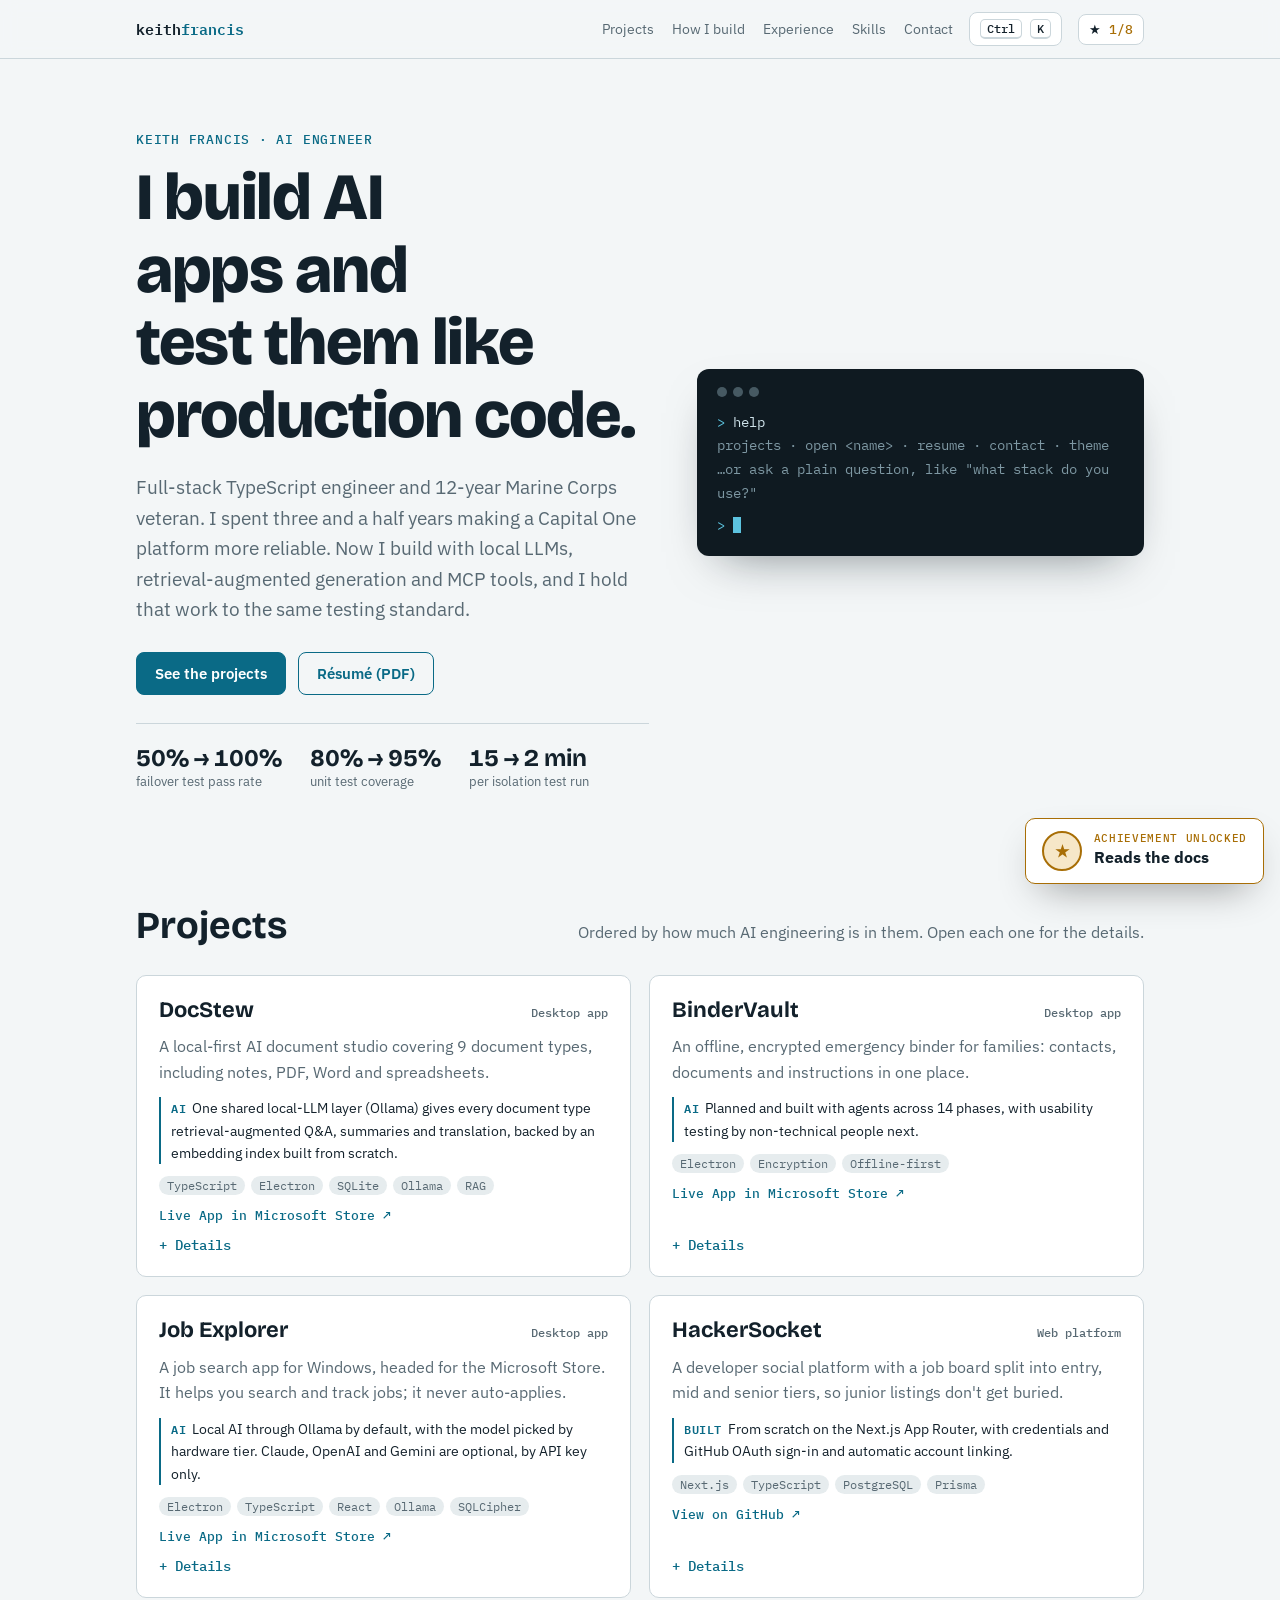
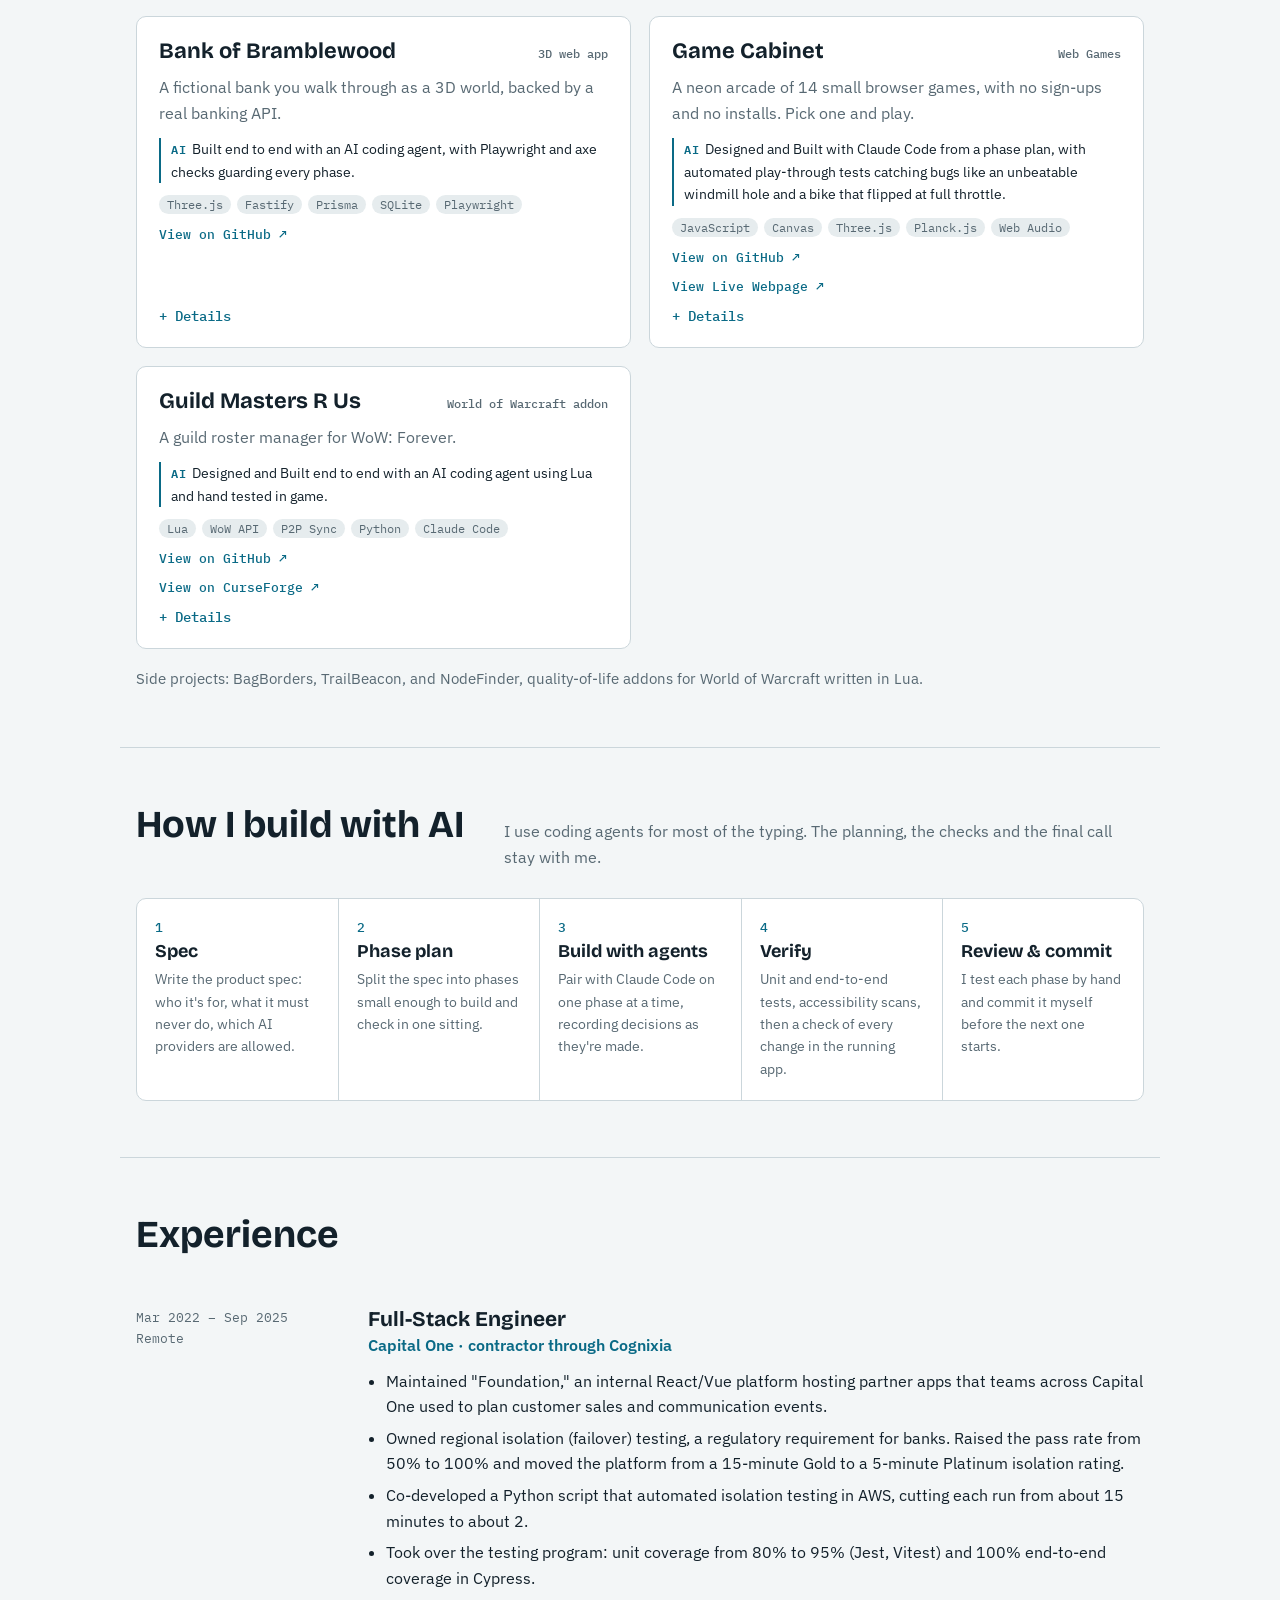
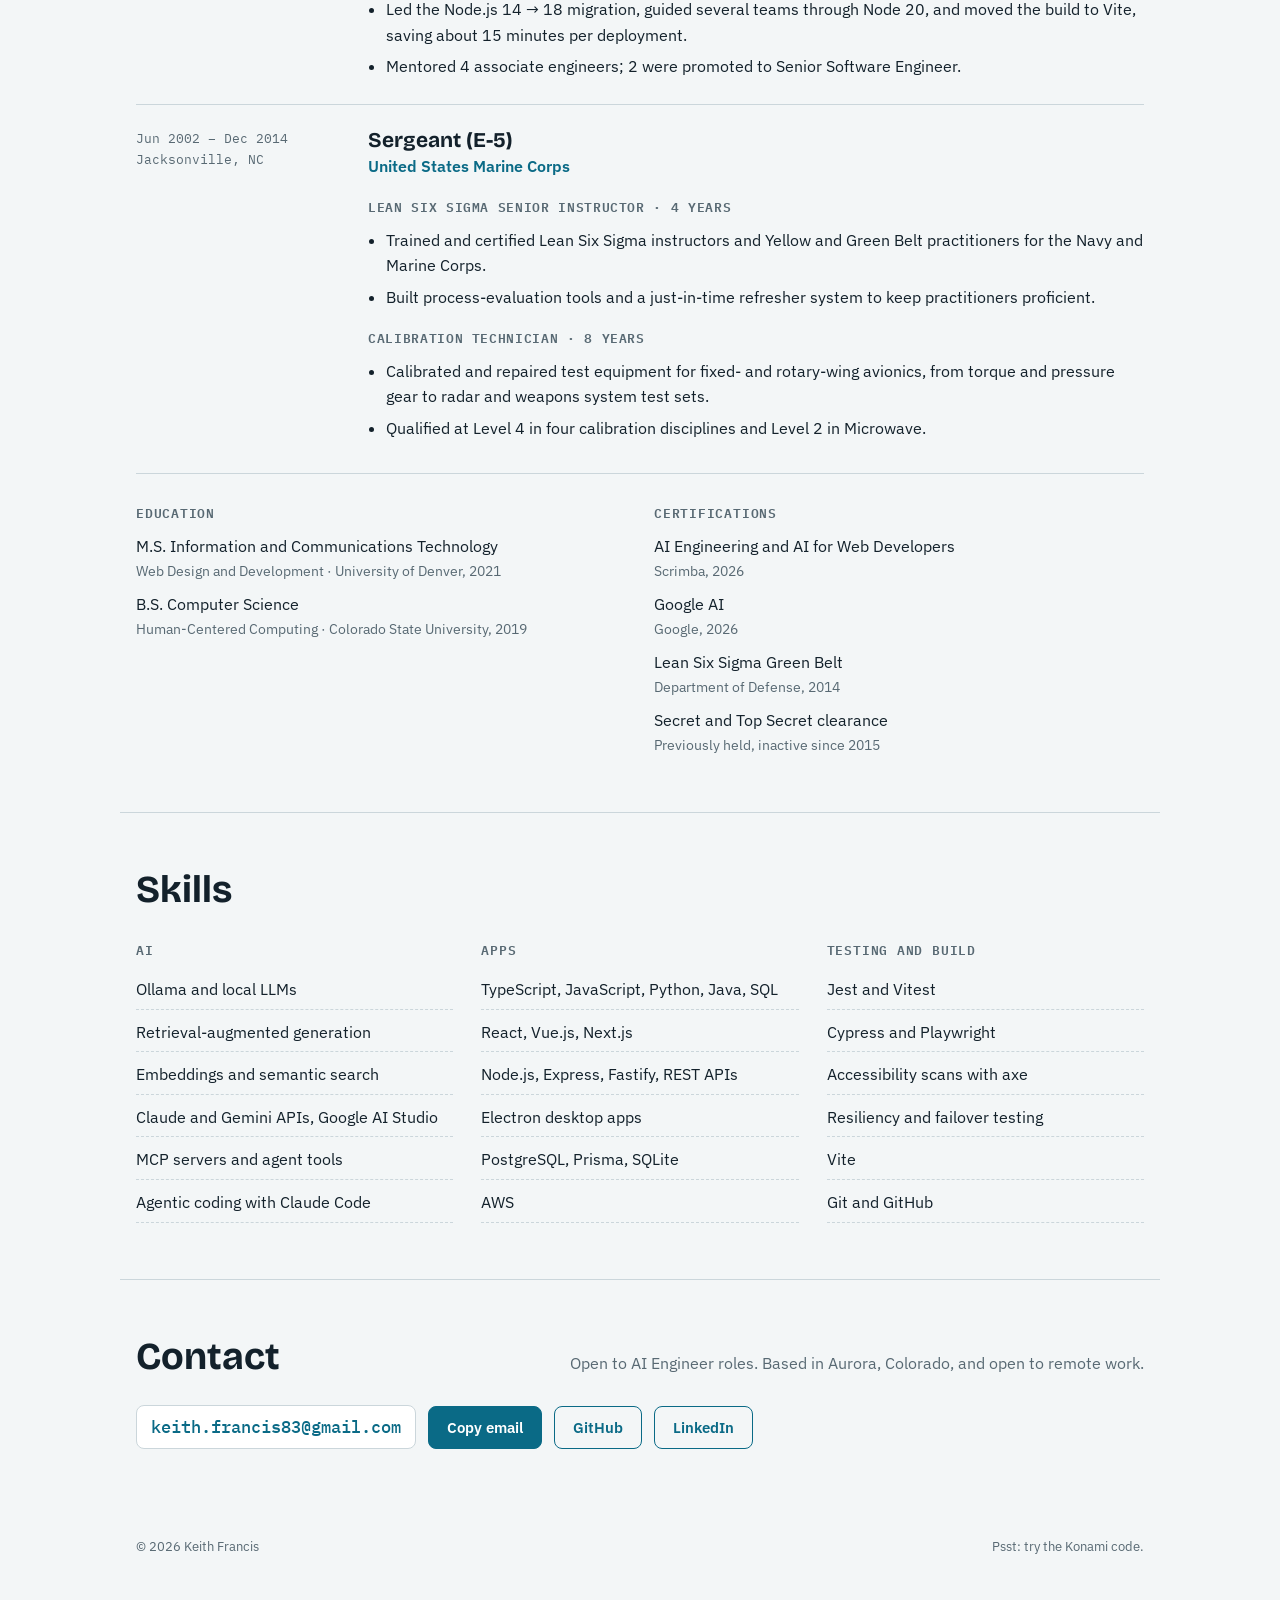
==== commit 53fdbc02: "Added Game Cabinet card" ====
--- a/index.html
+++ b/index.html
@@ -152,6 +152,7 @@
           <p class="sum">A fictional bank you walk through as a 3D world, backed by a real banking API.</p>
           <p class="ai-line"><b>AI</b>Built end to end with an AI coding agent, with Playwright and axe checks guarding every phase.</p>
           <ul class="tags"><li>Three.js</li><li>Fastify</li><li>Prisma</li><li>SQLite</li><li>Playwright</li></ul>
+          <a class="repo" href="https://github.com/v8integra/DDDBanker" target="_blank" rel="noopener">View on GitHub ↗</a>
           <details><summary>Details</summary><ul>
             <li>Accounts, sessions, CSRF protection and optional two-factor sign-in.</li>
             <li>Accessibility checklist with automated axe scans on every end-to-end spec.</li>
@@ -159,11 +160,27 @@
           </ul></details>
         </article>
 
+        <article class="proj" data-id="gamecabinet">
+          <div class="proj-top"><h3>Game Cabinet</h3><span class="kind">Web Games</span></div>
+          <p class="sum">A neon arcade of 14 small browser games, with no sign-ups and no installs. Pick one and play.</p>
+          <p class="ai-line"><b>AI</b>Designed and Built with Claude Code from a phase plan, with automated play-through tests catching bugs like an unbeatable windmill hole and a bike that flipped at full throttle.</p>
+          <ul class="tags"><li>JavaScript</li><li>Canvas</li><li>Three.js</li><li>Planck.js</li><li>Web Audio</li></ul>
+          <a class="repo" href="https://github.com/v8integra/GameCabinet" target="_blank" rel="noopener">View on GitHub ↗</a>
+          <a class="repo" href="https://v8integra.github.io/GameCabinet/index.html" target="_blank" rel="noopener">View Live Webpage ↗</a>
+          <details><summary>Details</summary><ul>
+            <li>14 browser games in one arcade, from a brick breaker and a tower defense to a 3D maze and a physics-based dirt bike racer.</li>
+            <li>Every game shares one engine shell: a fixed-timestep game loop, unified keyboard/mouse/touch input, and synthesized sound with no audio files.</li>
+            <li>Built in four phases with Claude Code; each game was smoke-tested by scripted bots in the browser, then play-tested by hand.</li>
+          </ul></details>
+        </article>
+
         <article class="proj" data-id="guildmastersrus">
           <div class="proj-top"><h3>Guild Masters R Us</h3><span class="kind">World of Warcraft addon</span></div>
-          <p class="sum">A guild roster manager for WoW: Forever. It keeps a log of everything that changes in your guild, remembers join dates and rank history, links alts to mains, keeps a ban list, helps officers with kicks and promotions, and shares all of that with guildmates who also run it.</p>
+          <p class="sum">A guild roster manager for WoW: Forever.</p>
           <p class="ai-line"><b>AI</b>Designed and Built end to end with an AI coding agent using Lua and hand tested in game.</p>
           <ul class="tags"><li>Lua</li><li>WoW API</li><li>P2P Sync</li><li>Python</li><li>Claude Code</li></ul>
+          <a class="repo" href="https://github.com/v8integra/GuildMastersRUs" target="_blank" rel="noopener">View on GitHub ↗</a>
+          <a class="repo" href="https://www.curseforge.com/wow/addons/guild-masters-r-us" target="_blank" rel="noopener">View on CurseForge ↗</a>
           <details><summary>Details</summary><ul>
             <li>Each copy shares join dates, alt links and the ban list with guildmates' copies over hidden addon messages; there's no server, the newest edit wins, and guild rank decides who can send changes.</li>
             <li>Logs every roster change (joins, kicks, promotions, renames) and fills gaps from the game's guild event log, so changes made while you were offline still show up.</li>
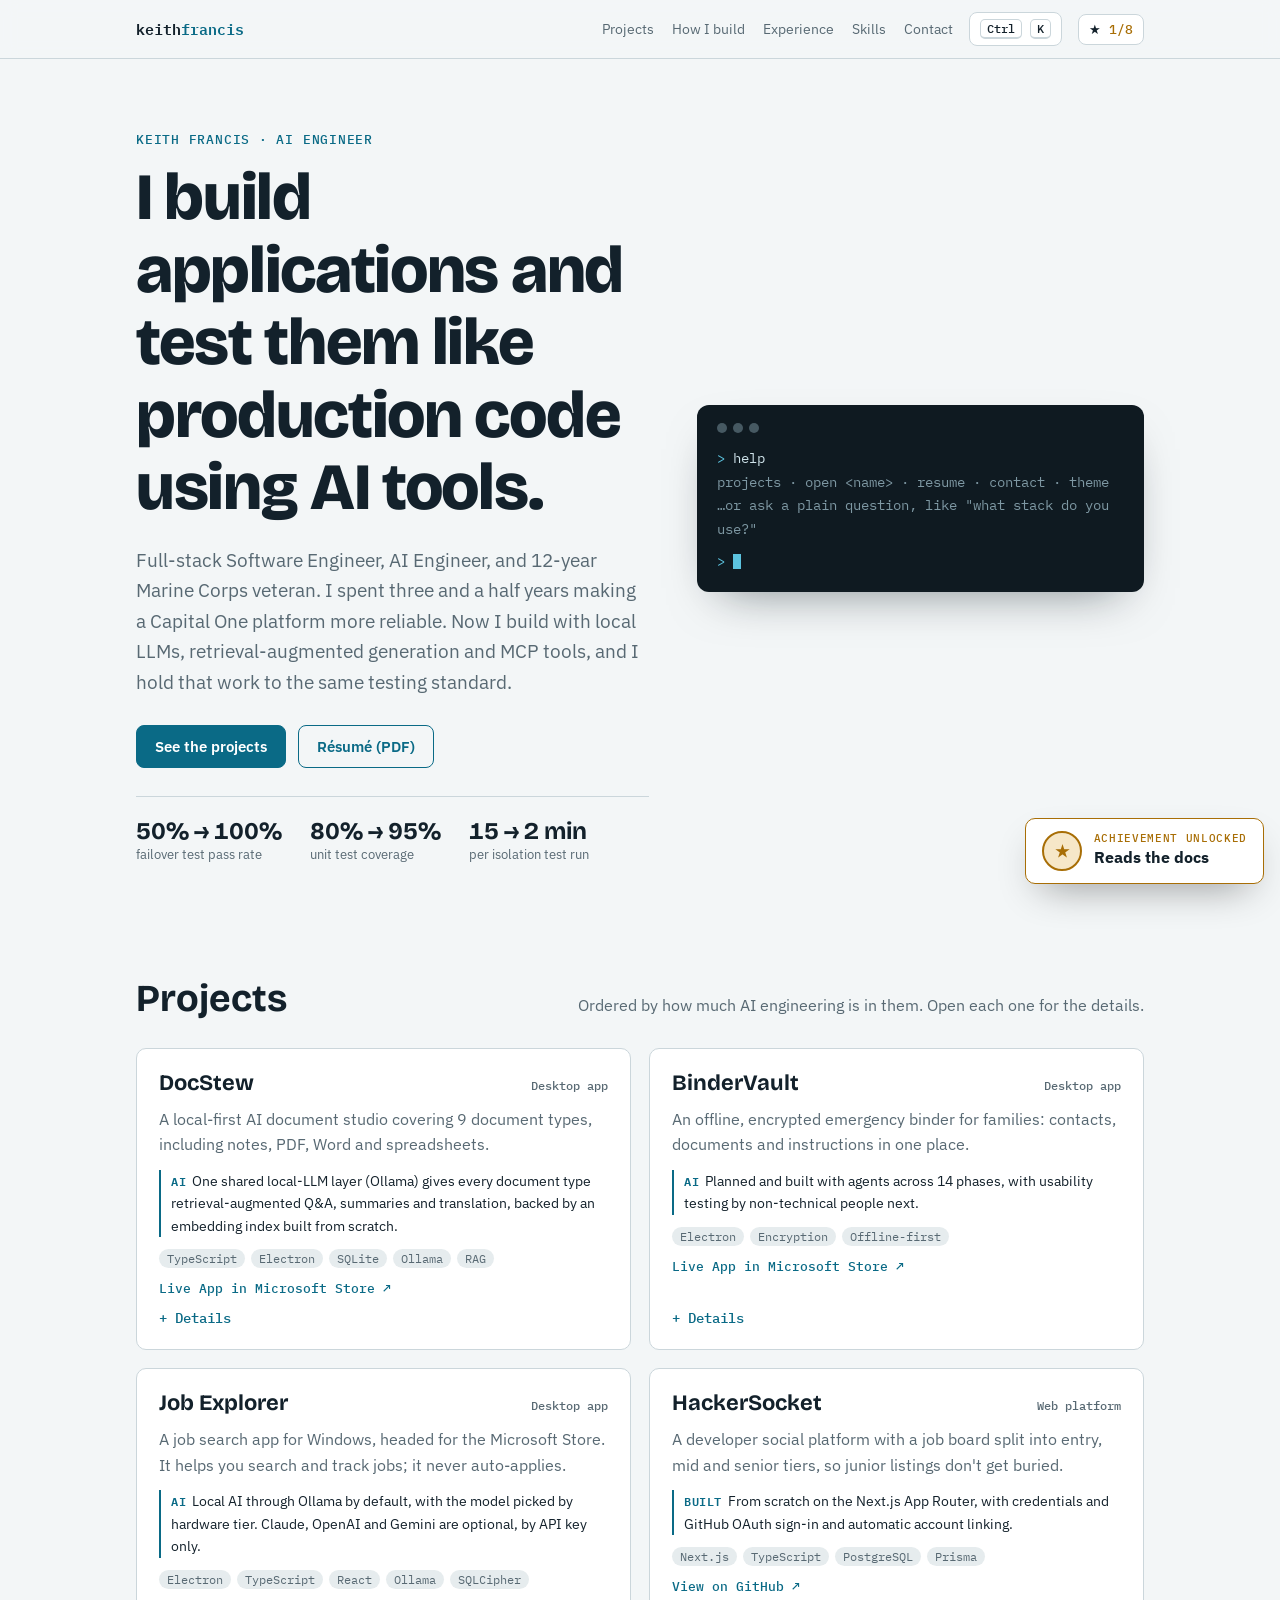
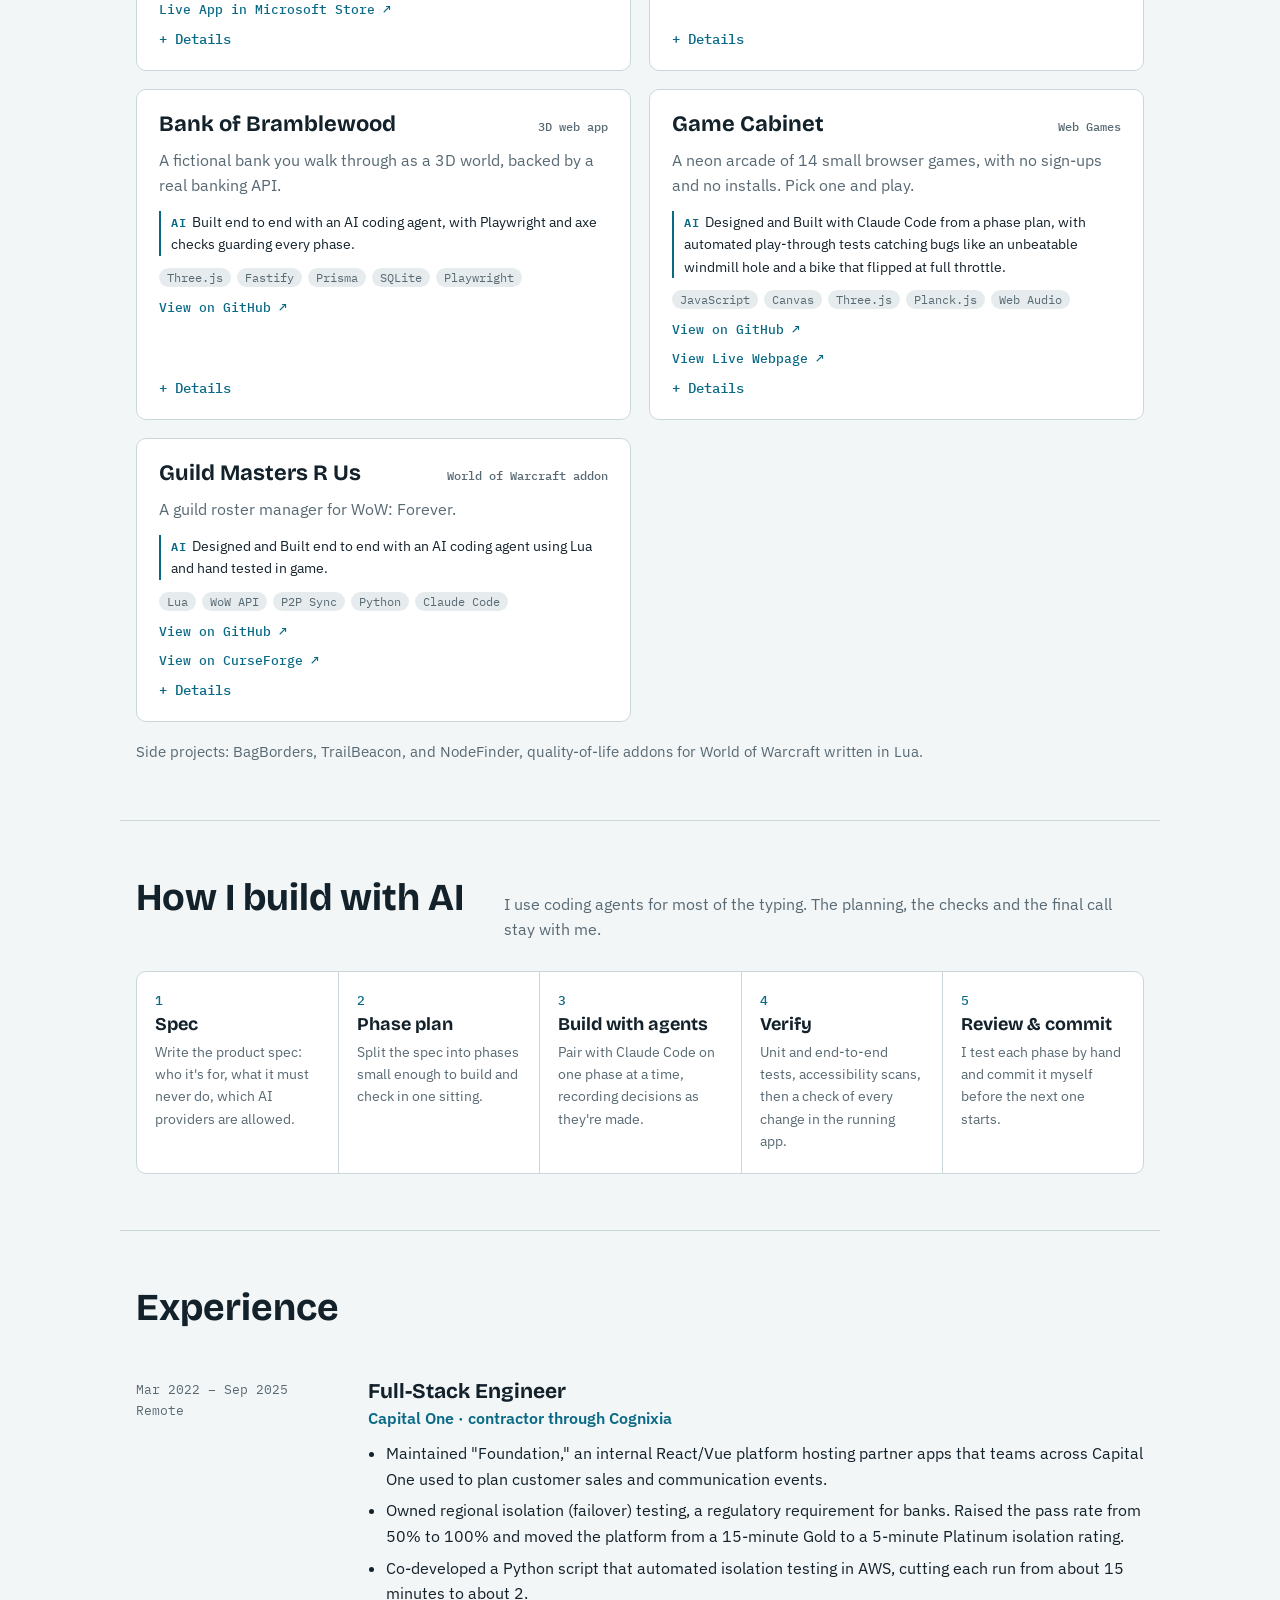
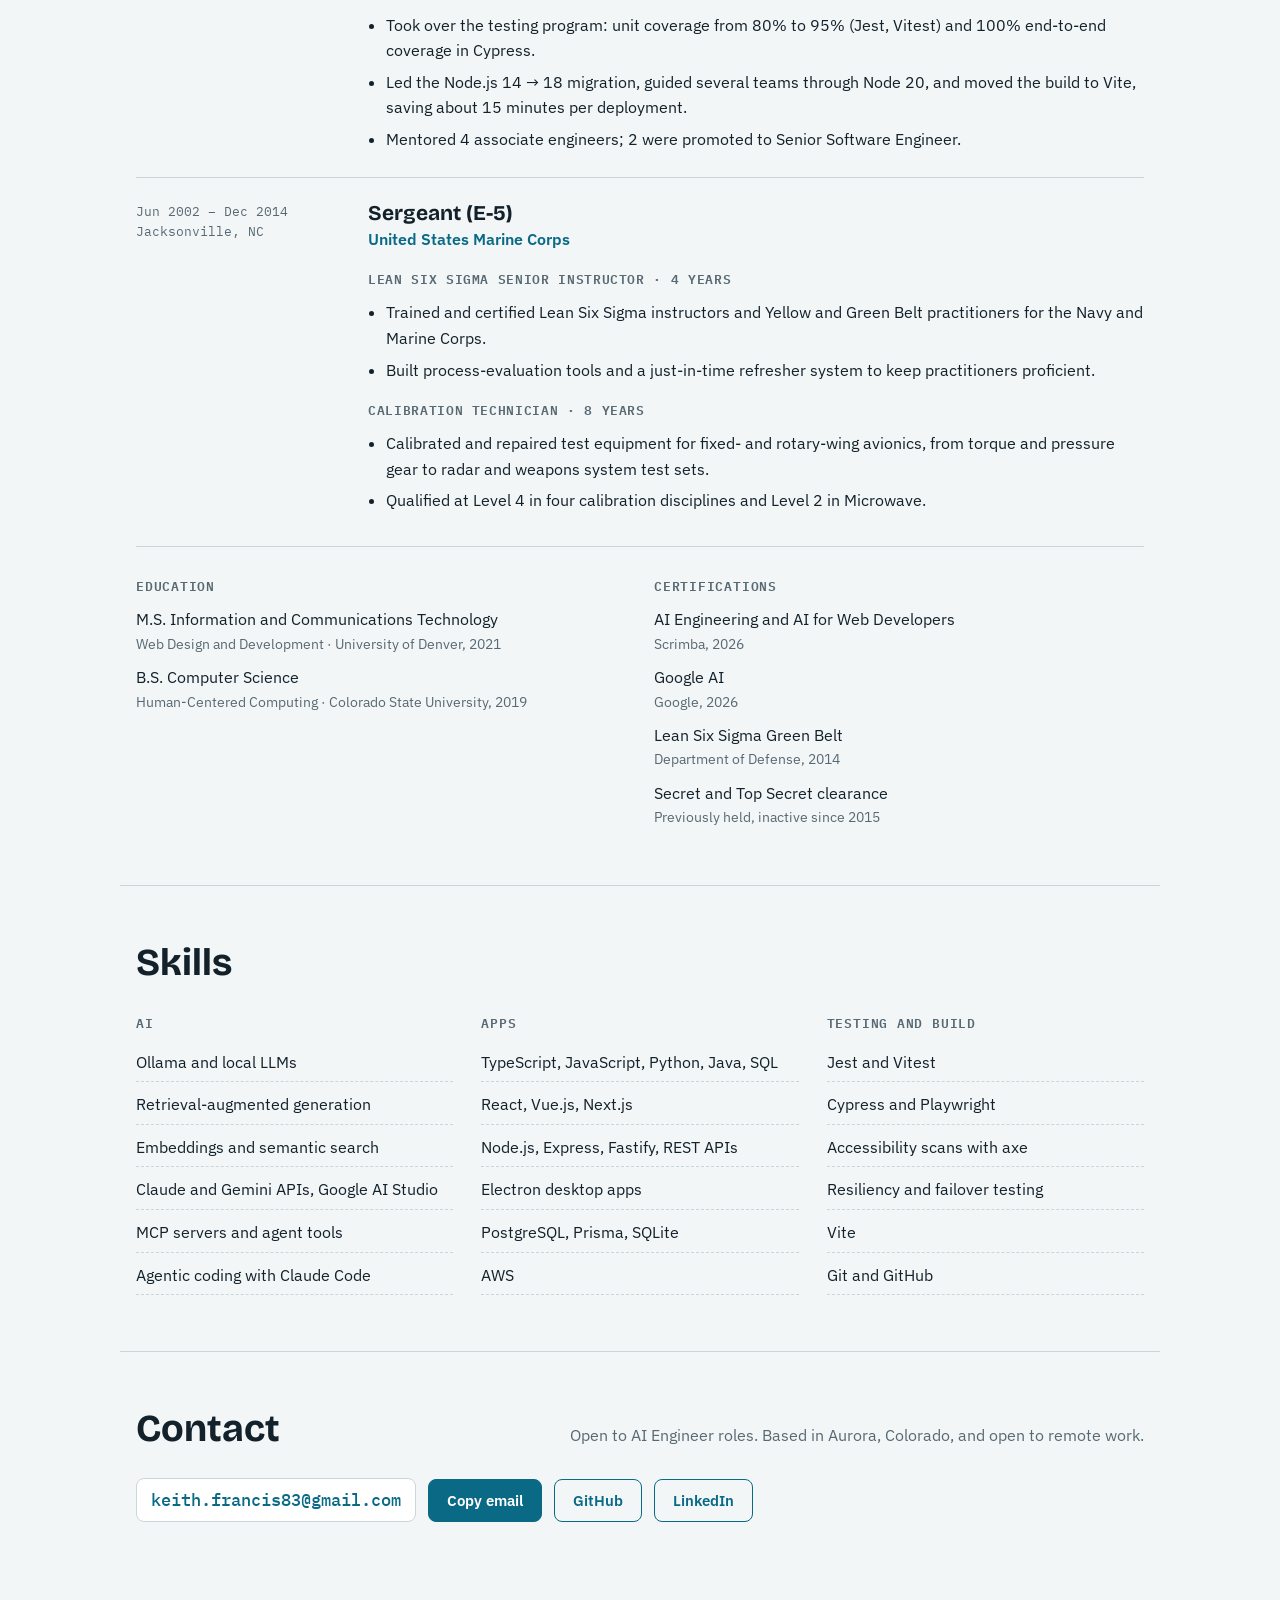
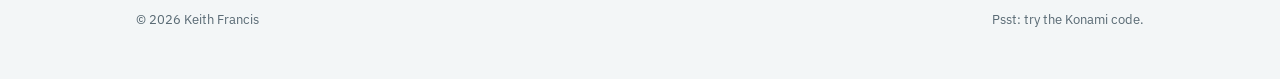
==== commit a89377ac: "Updated titles" ====
--- a/index.html
+++ b/index.html
@@ -66,8 +66,8 @@
     <div class="wrap">
       <div>
         <p class="eyebrow">Keith Francis · AI Engineer</p>
-        <h1>I build AI apps and test them like production code.</h1>
-        <p class="lede">Full-stack TypeScript engineer and 12-year Marine Corps veteran. I spent three and a half years making a Capital One platform more reliable. Now I build with local LLMs, retrieval-augmented generation and MCP tools, and I hold that work to the same testing standard.</p>
+        <h1>I build applications and test them like production code using AI tools.</h1>
+        <p class="lede">Full-stack Software Engineer, AI Engineer, and 12-year Marine Corps veteran. I spent three and a half years making a Capital One platform more reliable. Now I build with local LLMs, retrieval-augmented generation and MCP tools, and I hold that work to the same testing standard.</p>
         <div class="cta">
           <a class="btn primary" href="#projects">See the projects</a>
           <a class="btn ghost" href="Keith_Francis_Resume.pdf" target="_blank" rel="noopener">Résumé (PDF)</a>
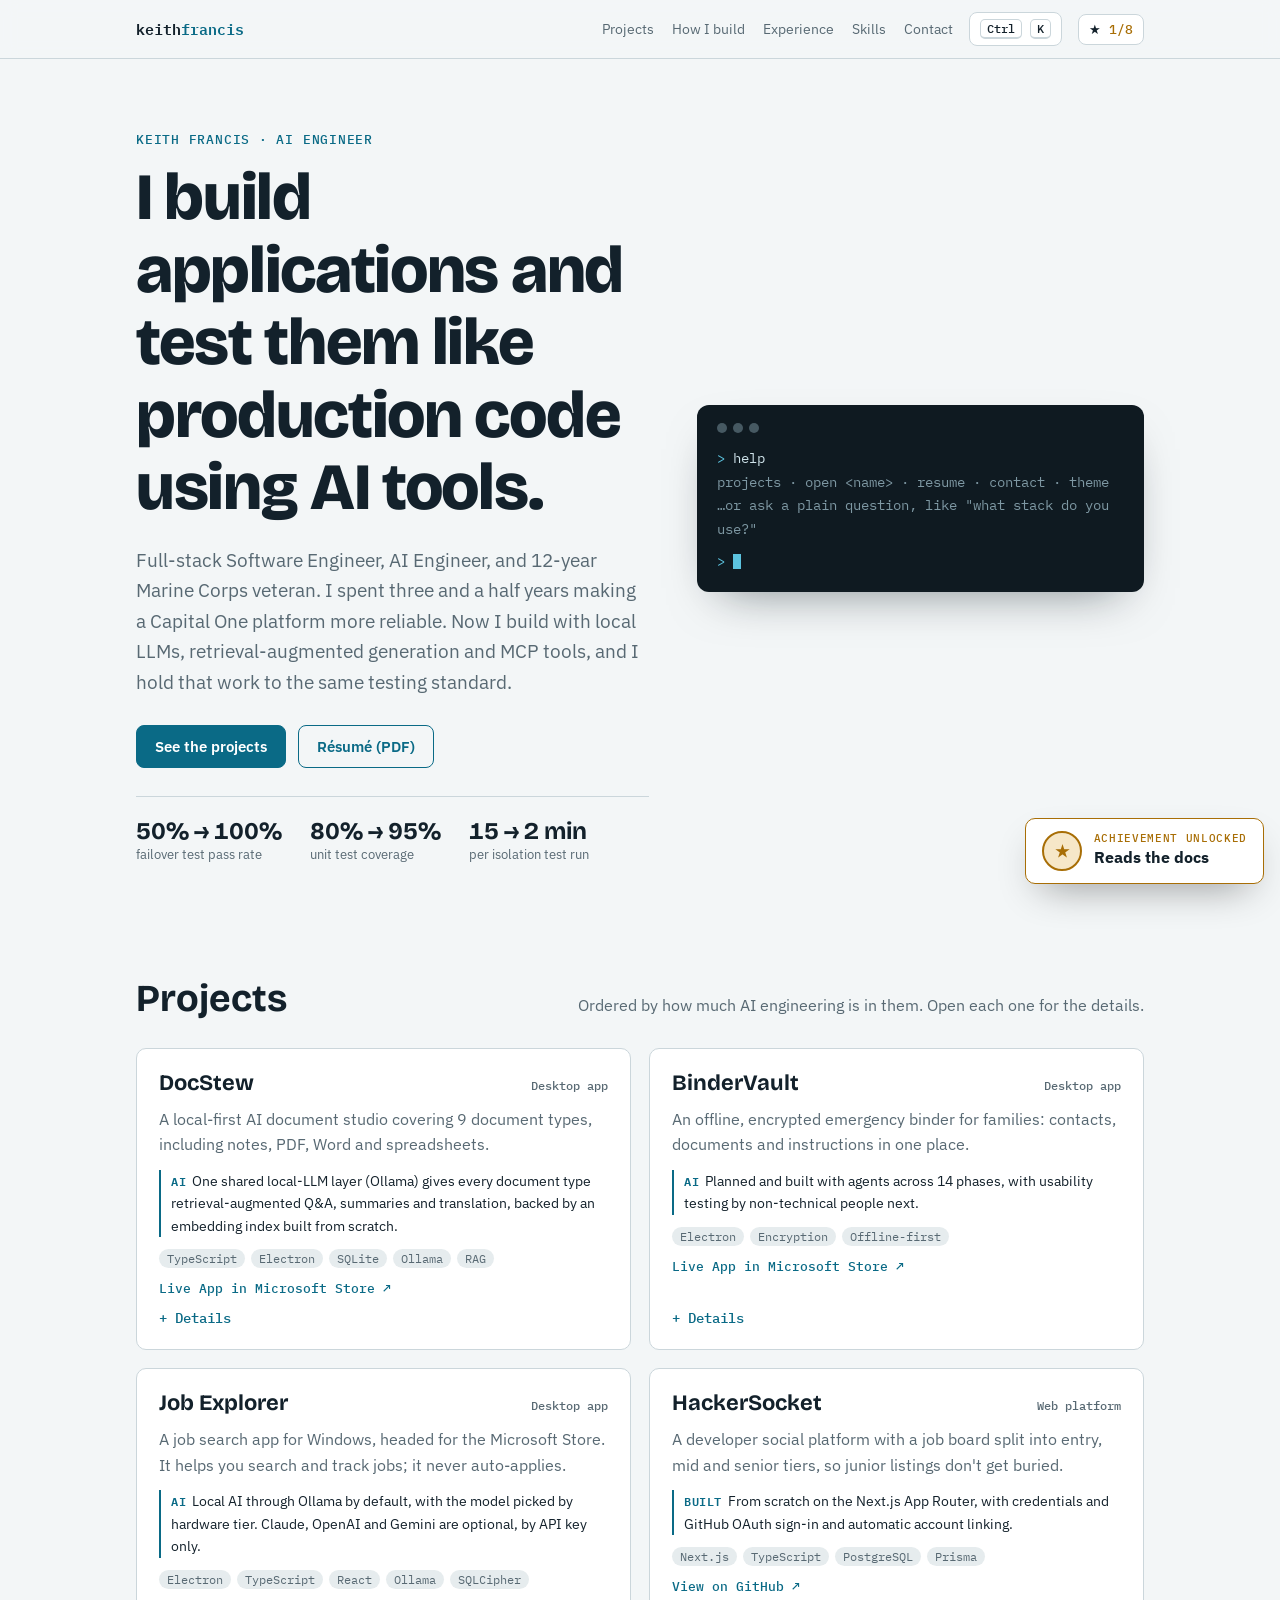
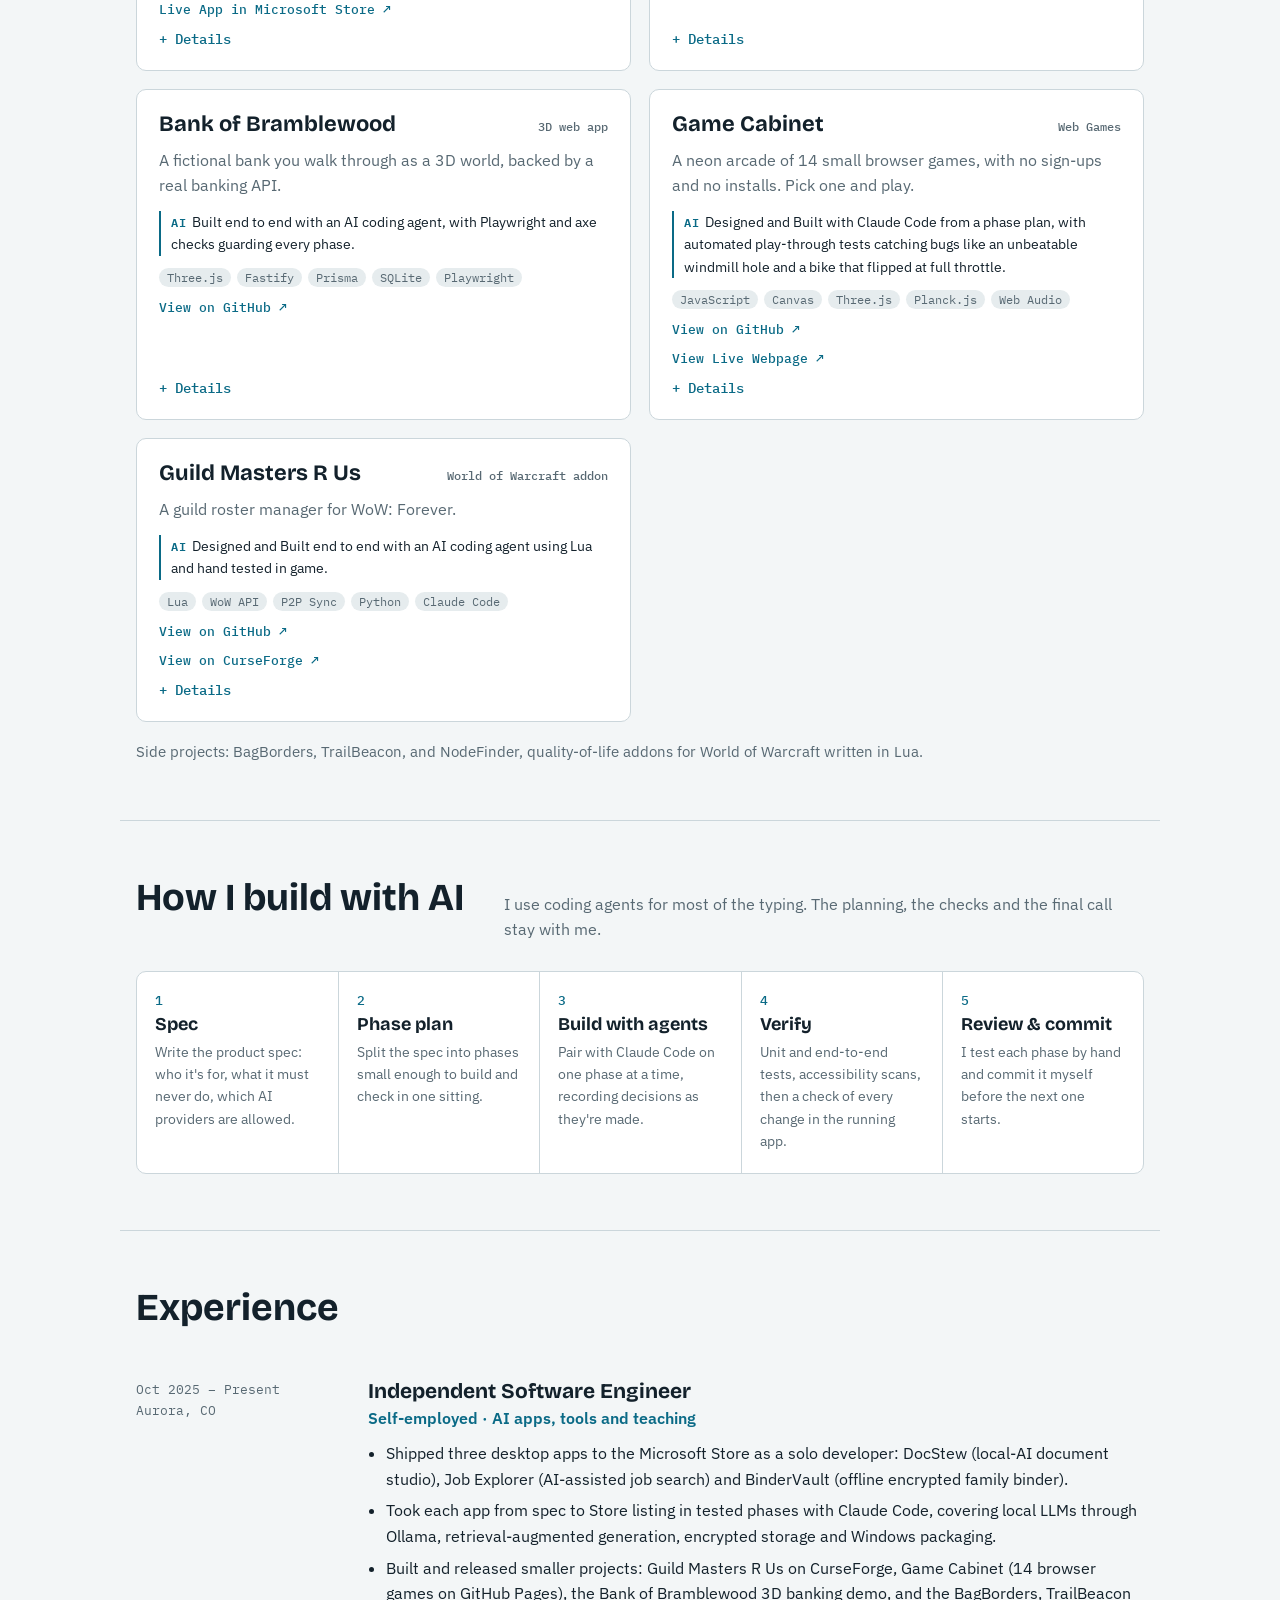
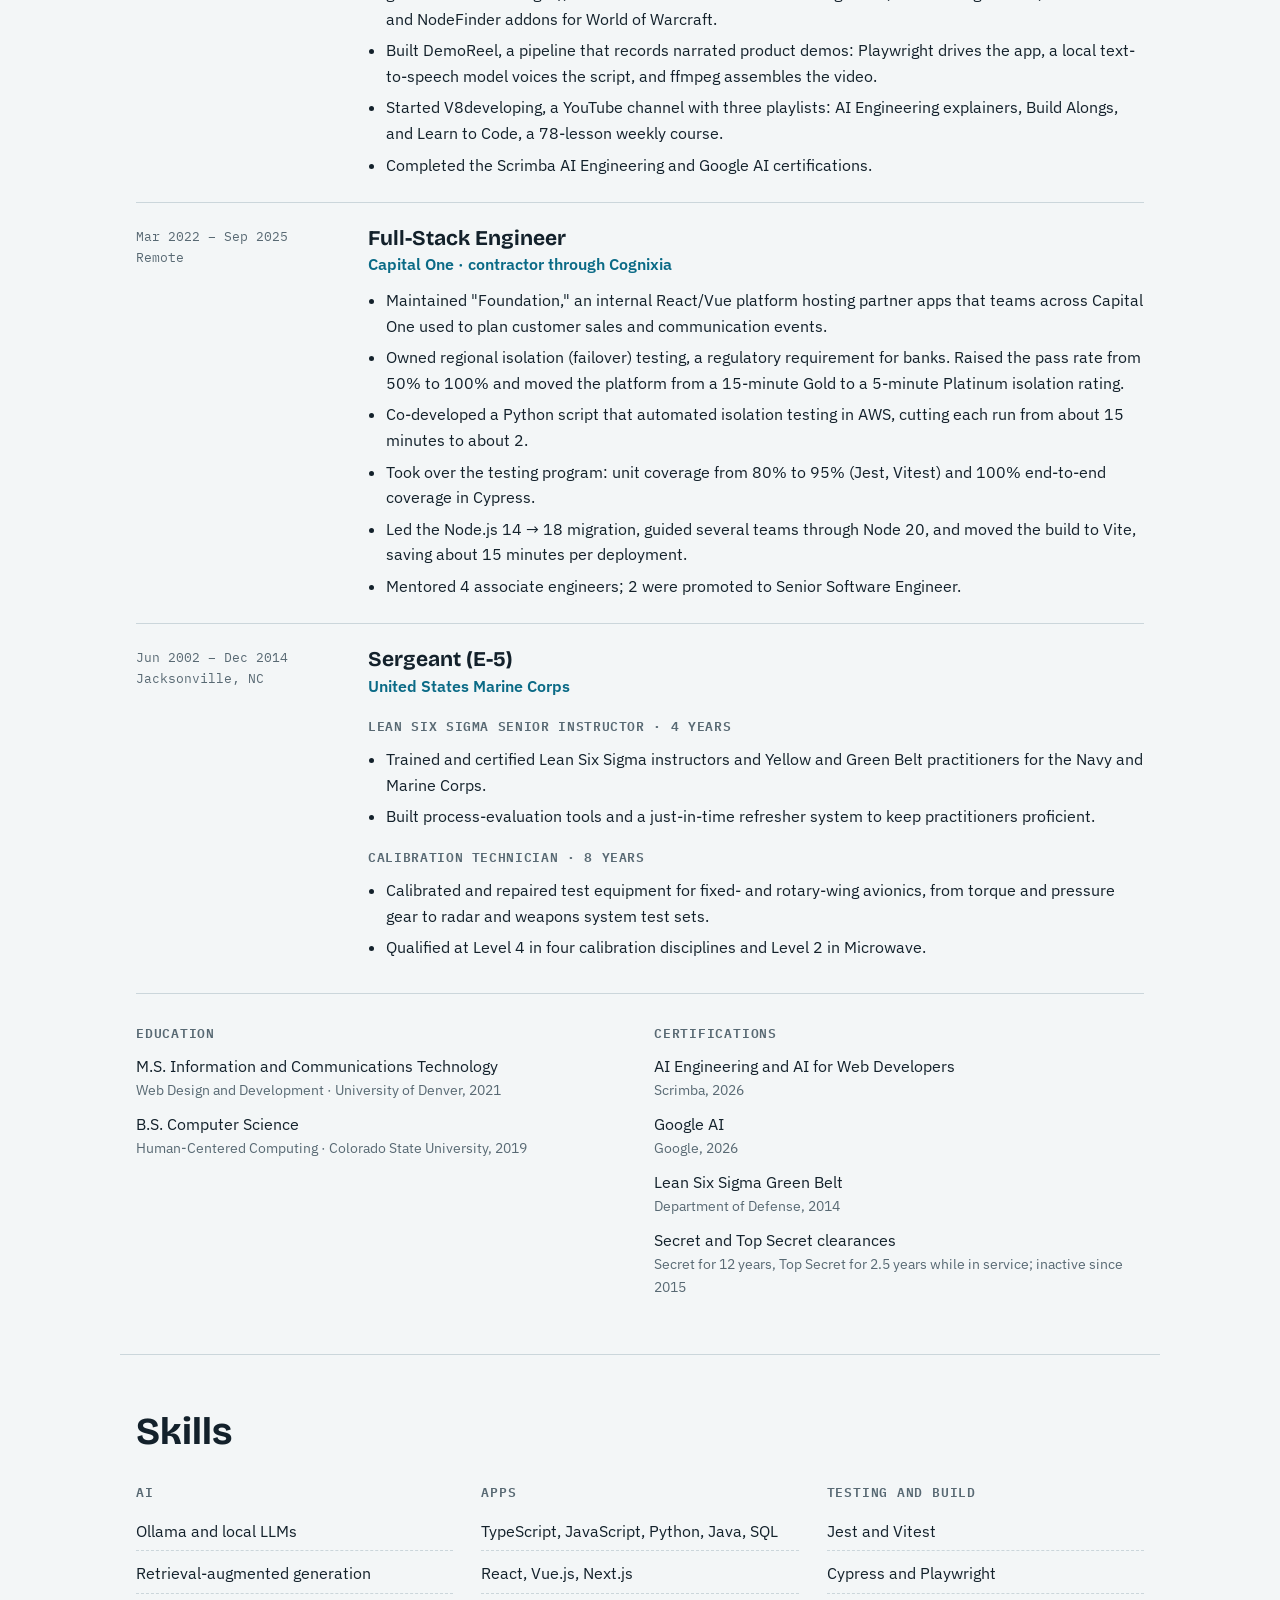
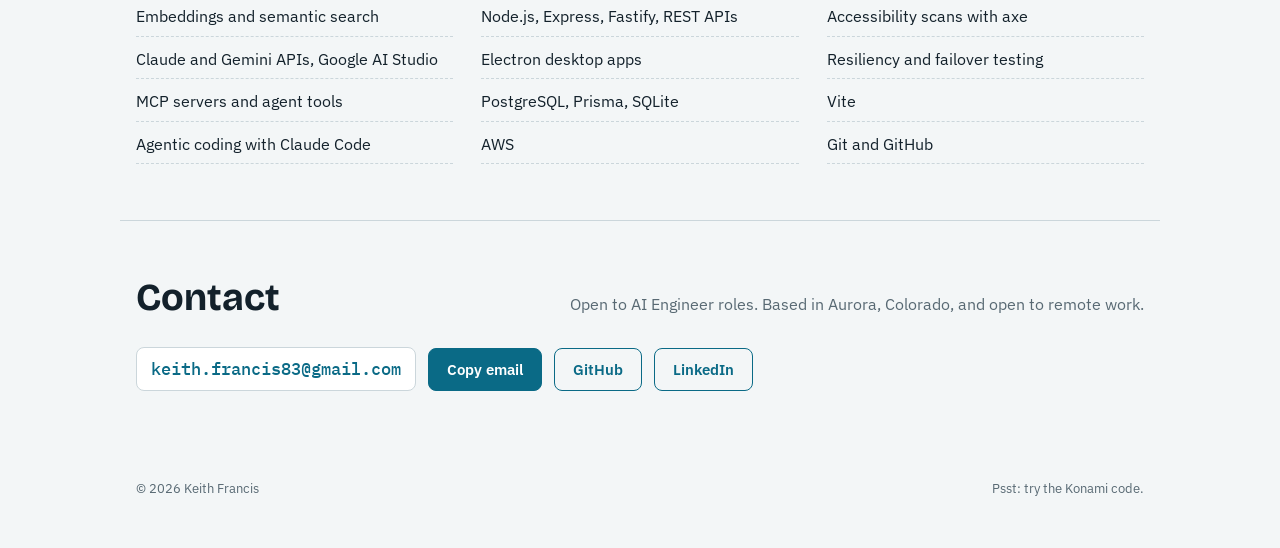
==== commit b78bf427: "Updated resume and experience section" ====
--- a/index.html
+++ b/index.html
@@ -215,6 +215,21 @@
       <div class="sec-head"><h2>Experience</h2></div>
       <div class="timeline">
         <article class="job">
+          <p class="when">Oct 2025 – Present<br>Aurora, CO</p>
+          <div>
+            <h3>Independent Software Engineer</h3>
+            <p class="org">Self-employed · AI apps, tools and teaching</p>
+            <ul>
+              <li>Shipped three desktop apps to the Microsoft Store as a solo developer: DocStew (local-AI document studio), Job Explorer (AI-assisted job search) and BinderVault (offline encrypted family binder).</li>
+              <li>Took each app from spec to Store listing in tested phases with Claude Code, covering local LLMs through Ollama, retrieval-augmented generation, encrypted storage and Windows packaging.</li>
+              <li>Built and released smaller projects: Guild Masters R Us on CurseForge, Game Cabinet (14 browser games on GitHub Pages), the Bank of Bramblewood 3D banking demo, and the BagBorders, TrailBeacon and NodeFinder addons for World of Warcraft.</li>
+              <li>Built DemoReel, a pipeline that records narrated product demos: Playwright drives the app, a local text-to-speech model voices the script, and ffmpeg assembles the video.</li>
+              <li>Started V8developing, a YouTube channel with three playlists: AI Engineering explainers, Build Alongs, and Learn to Code, a 78-lesson weekly course.</li>
+              <li>Completed the Scrimba AI Engineering and Google AI certifications.</li>
+            </ul>
+          </div>
+        </article>
+        <article class="job">
           <p class="when">Mar 2022 – Sep 2025<br>Remote</p>
           <div>
             <h3>Full-Stack Engineer</h3>
@@ -256,7 +271,7 @@
           <li>AI Engineering and AI for Web Developers<small>Scrimba, 2026</small></li>
           <li>Google AI<small>Google, 2026</small></li>
           <li>Lean Six Sigma Green Belt<small>Department of Defense, 2014</small></li>
-          <li>Secret and Top Secret clearance<small>Previously held, inactive since 2015</small></li>
+          <li>Secret and Top Secret clearances<small>Secret for 12 years, Top Secret for 2.5 years while in service; inactive since 2015</small></li>
         </ul></div>
       </div>
     </div>
